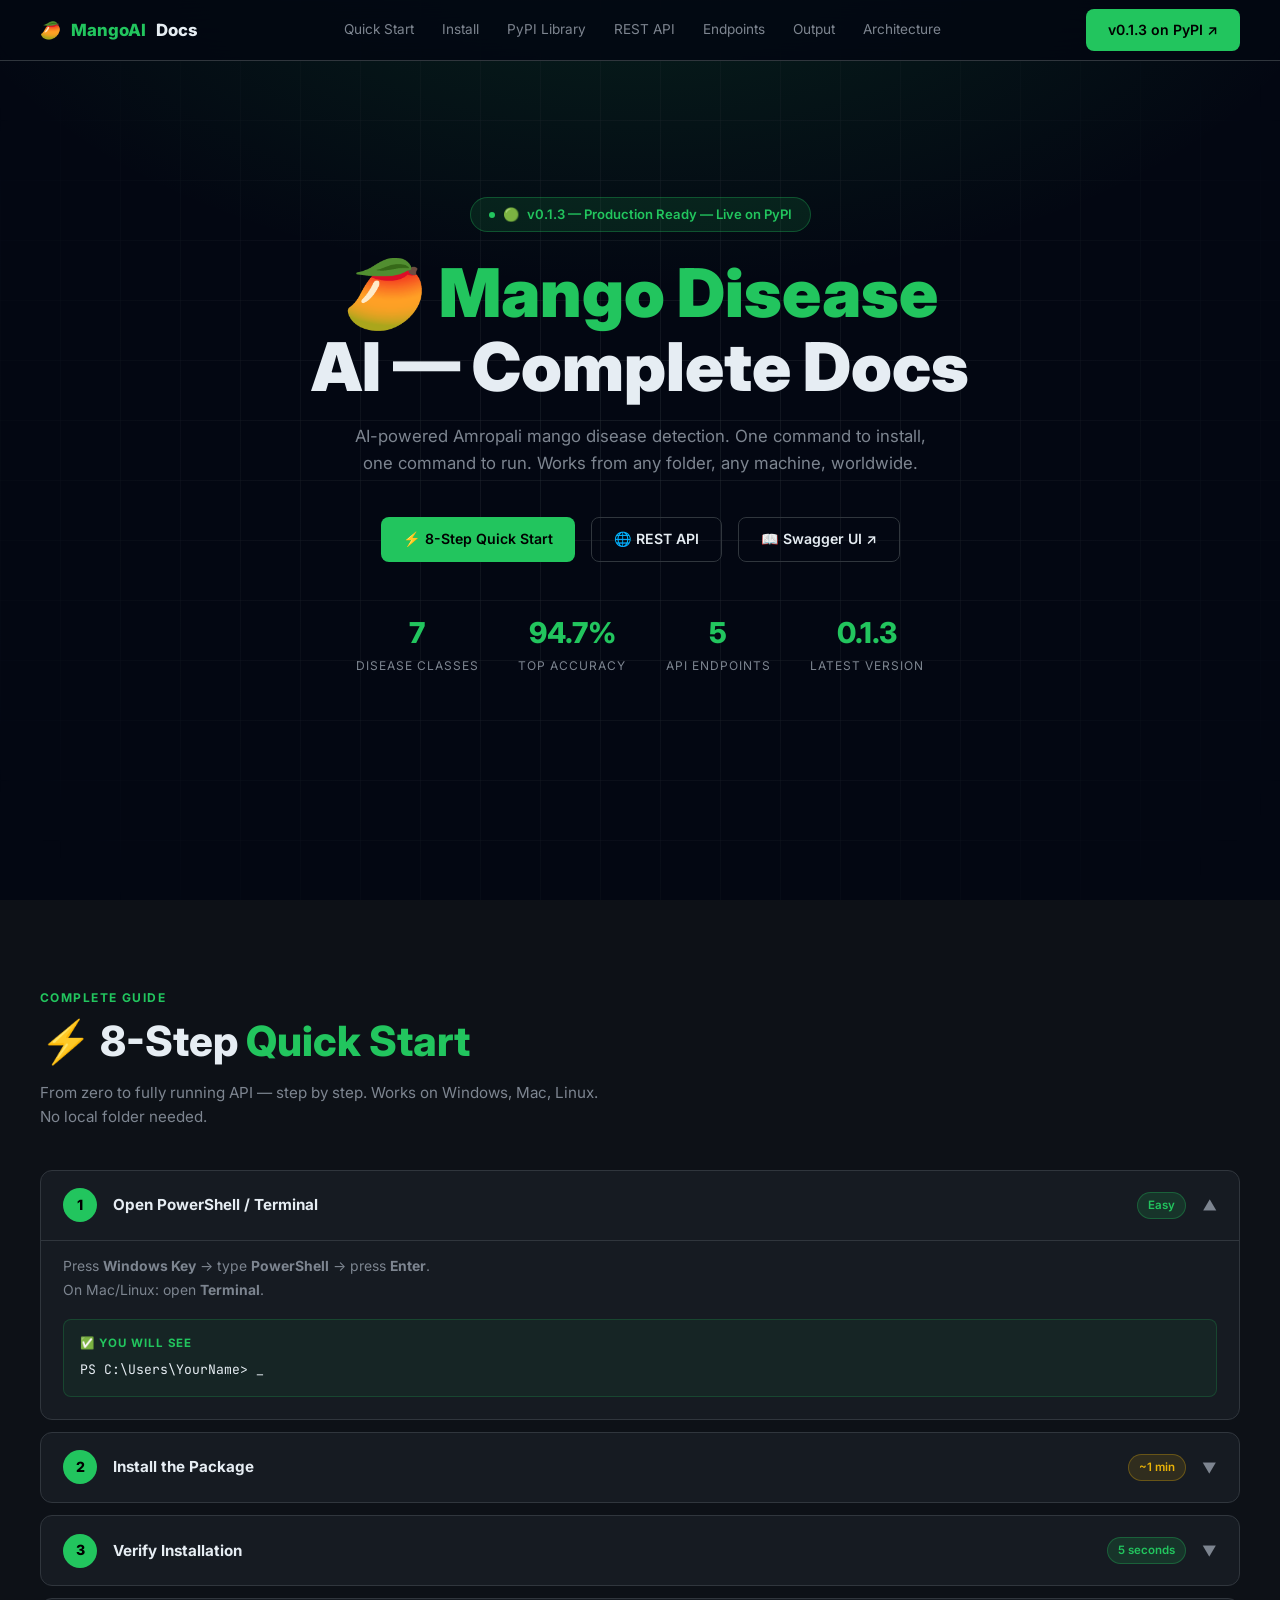
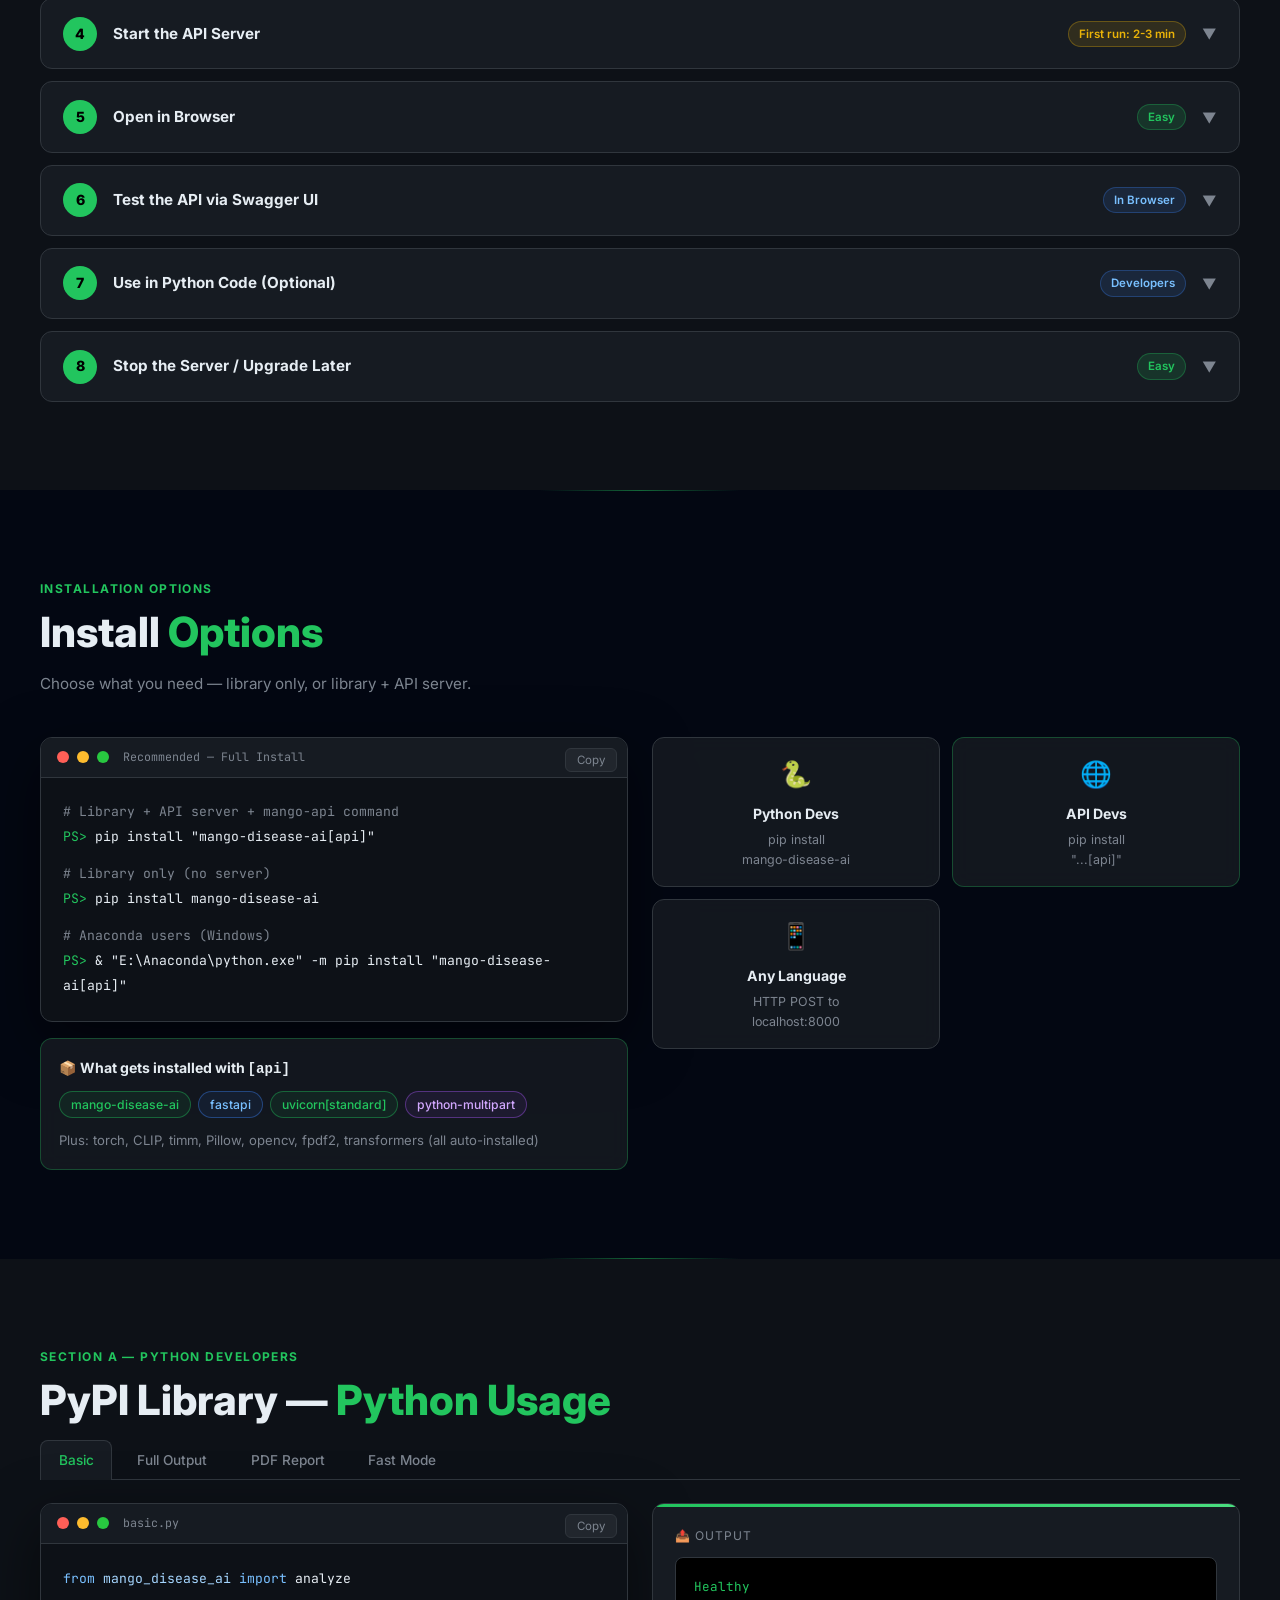
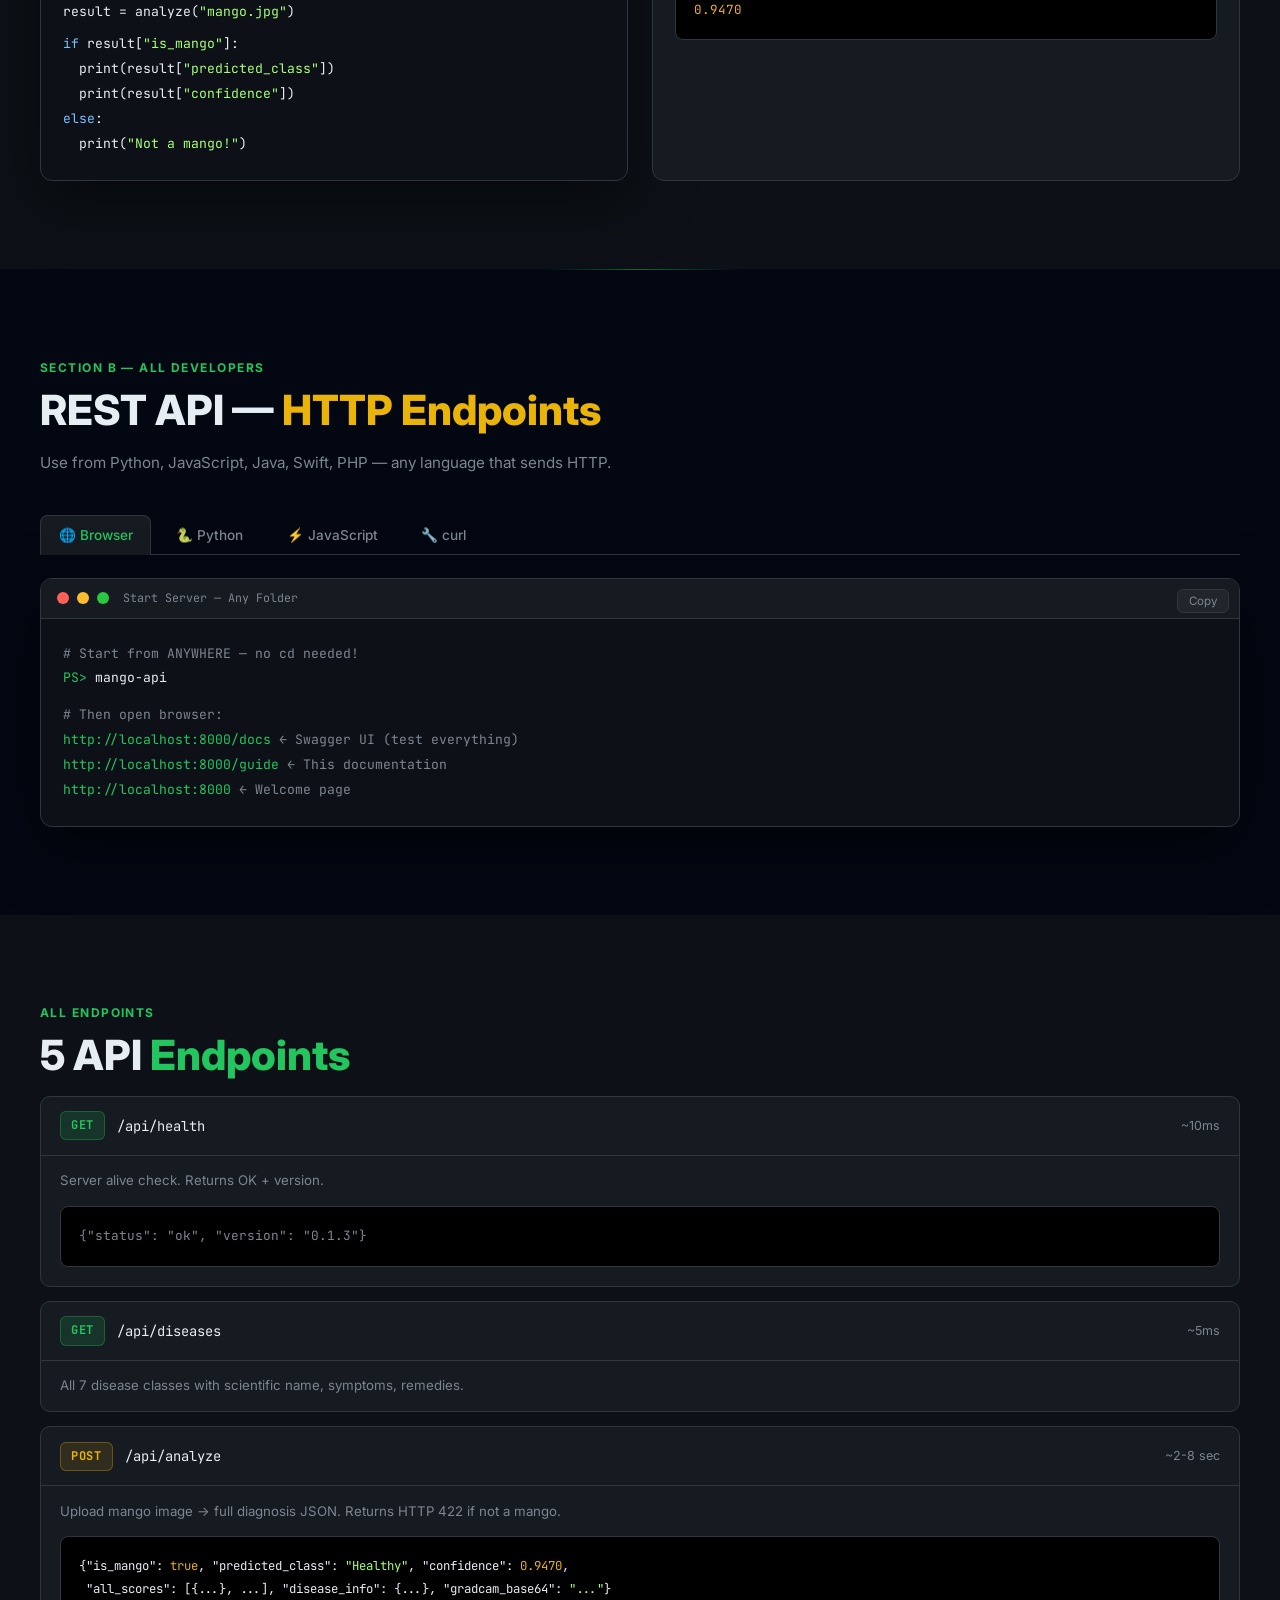
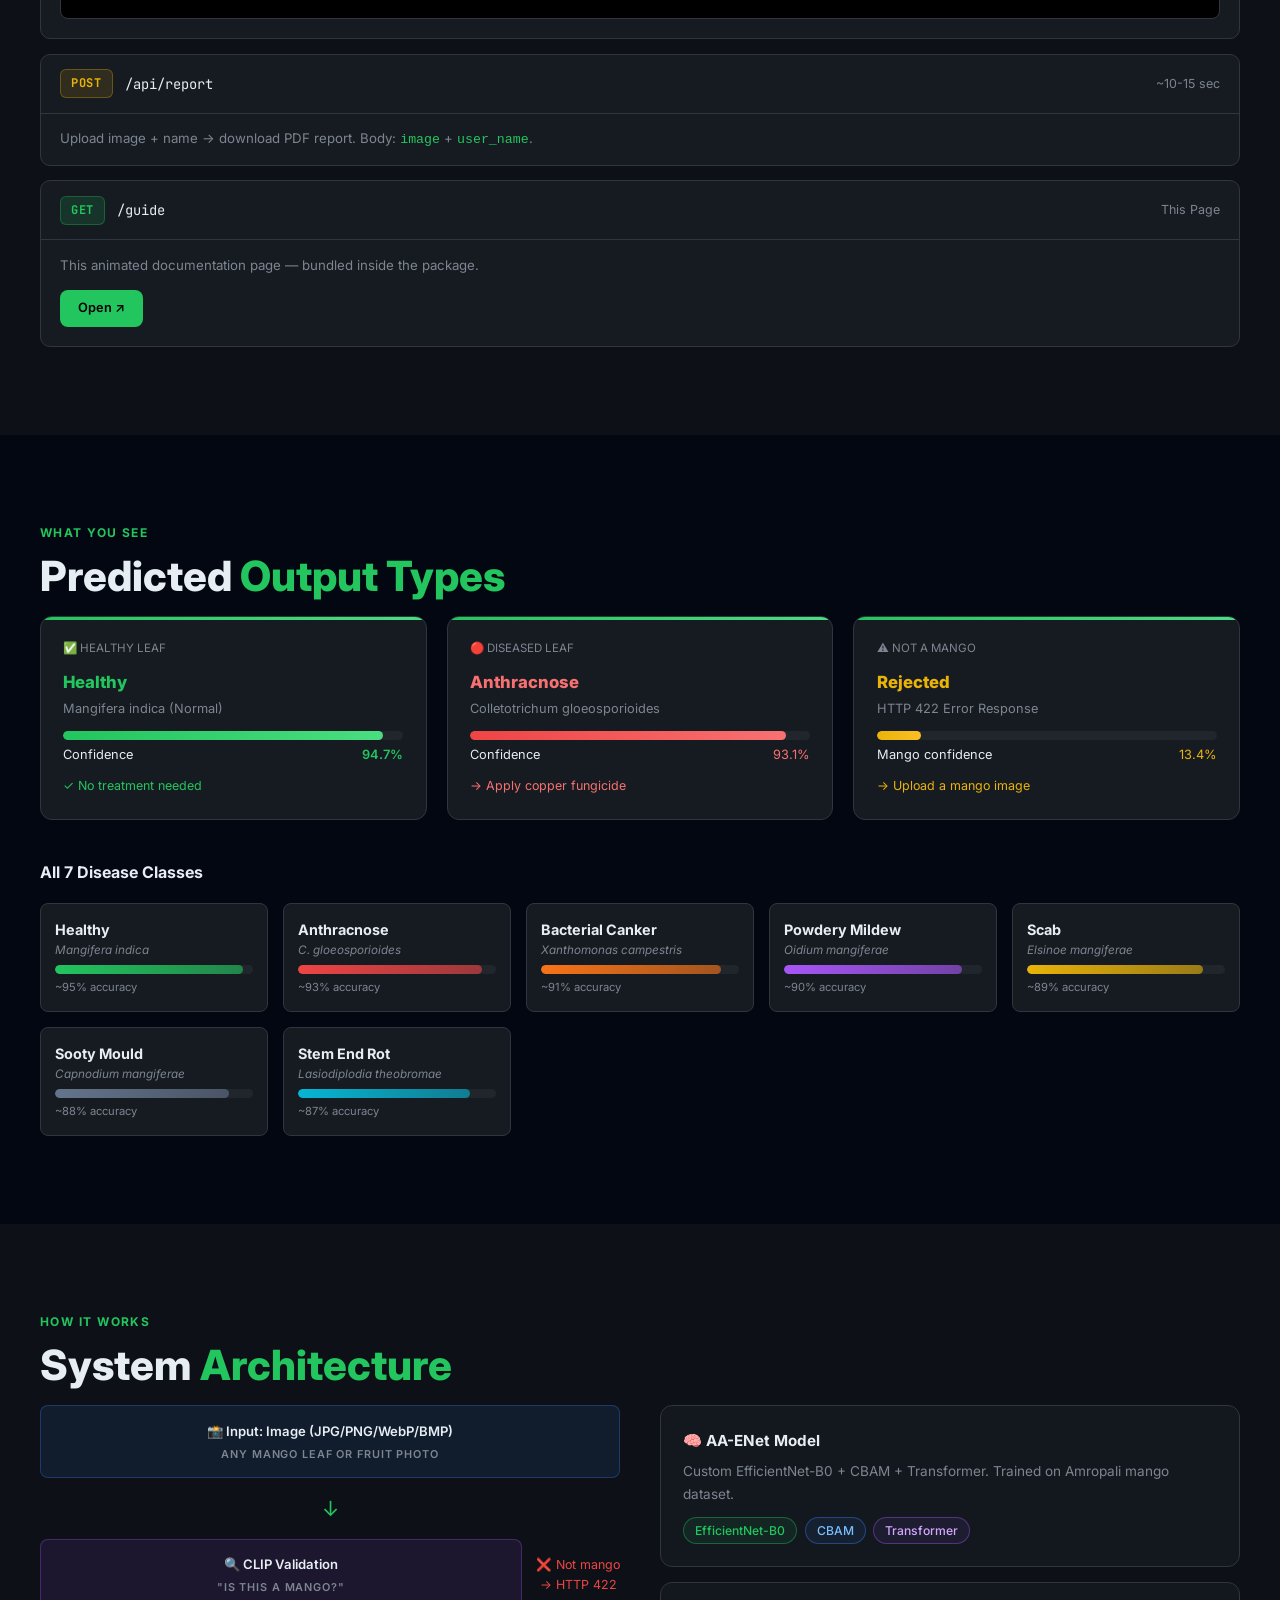
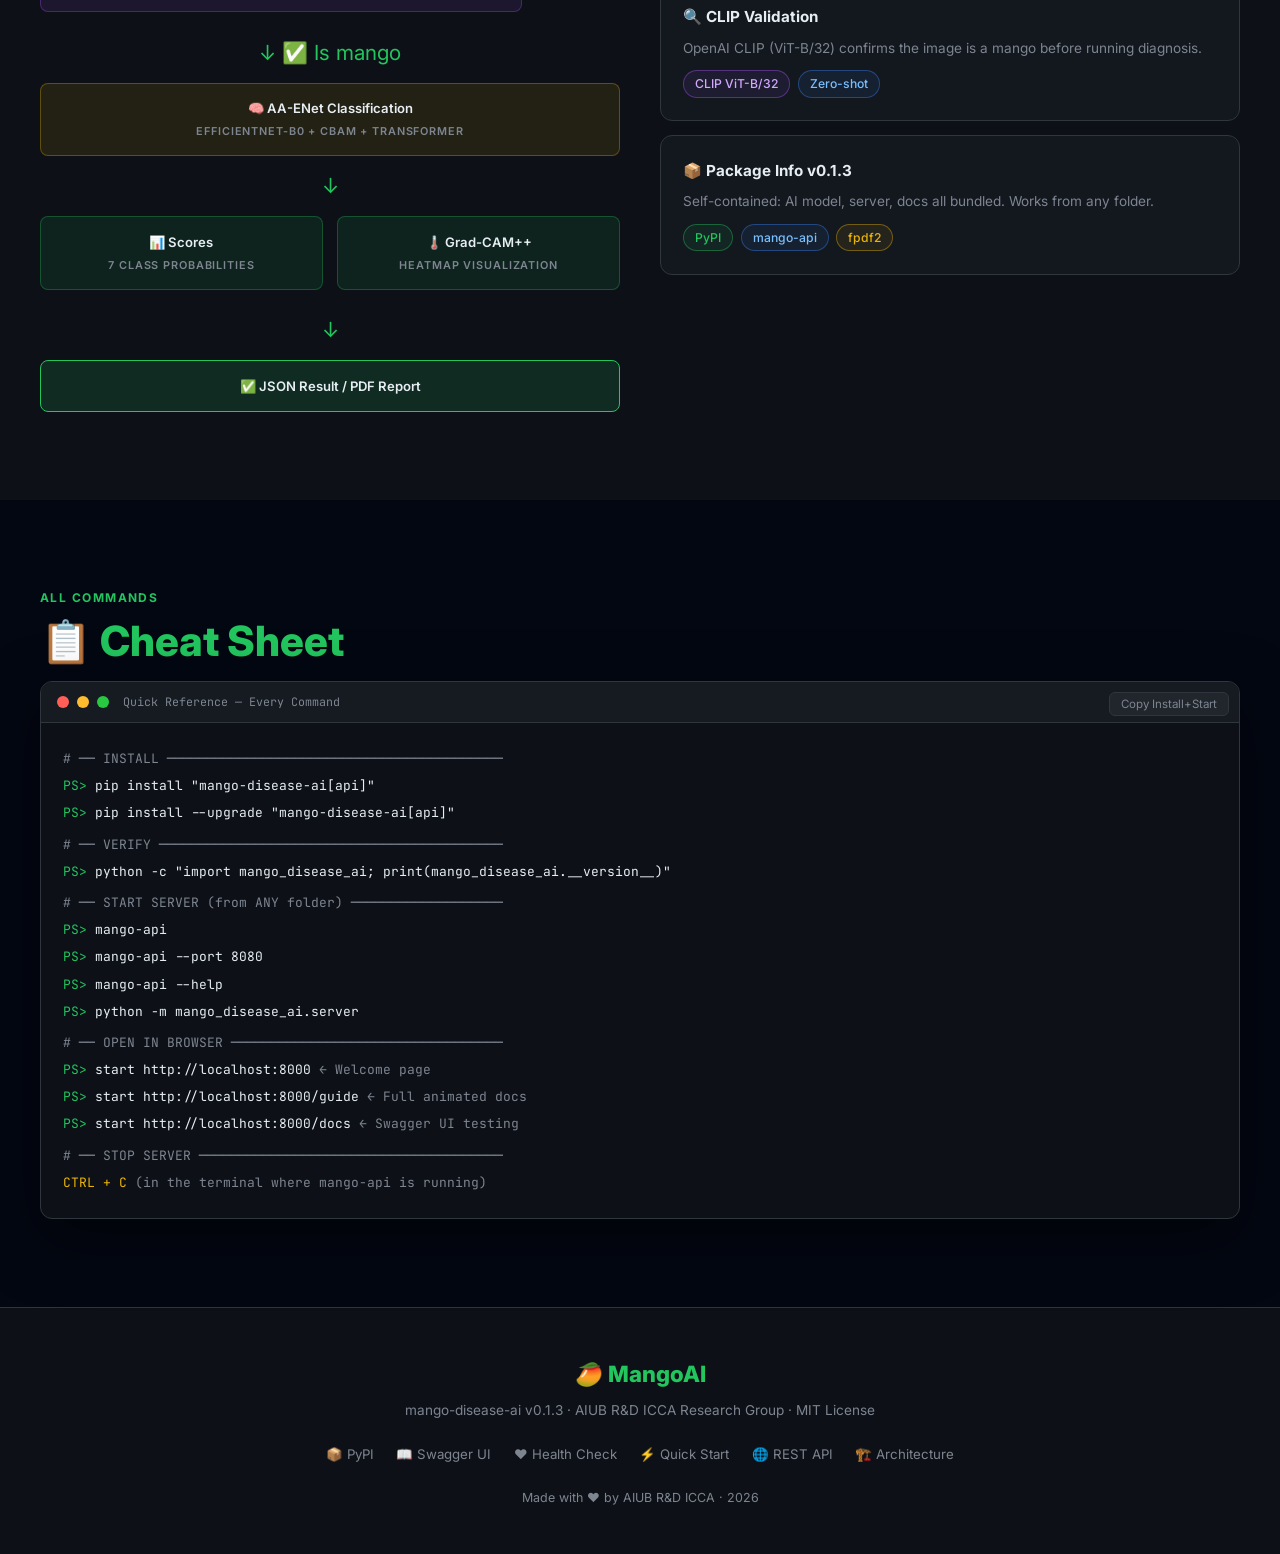
==== mango_disease_ai/docs.html @ 09f689a8 "added this" ====
<!DOCTYPE html>
<html lang="en">
<head>
<meta charset="UTF-8">
<meta name="viewport" content="width=device-width, initial-scale=1.0">
<title>🥭 Mango Disease AI v0.1.3 — Complete Documentation</title>
<link href="https://fonts.googleapis.com/css2?family=Inter:wght@300;400;500;600;700;800;900&family=JetBrains+Mono:wght@400;500;700&display=swap" rel="stylesheet">
<style>
:root{
  --green:#22c55e;--green-dark:#16a34a;--green-glow:rgba(34,197,94,.25);
  --yellow:#eab308;--blue:#3b82f6;--purple:#a855f7;--red:#ef4444;
  --bg:#030712;--bg2:#0d1117;--bg3:#161b22;--bg4:#21262d;
  --border:#30363d;--text:#e6edf3;--muted:#7d8590;
  --card-bg:rgba(22,27,34,.85);
}
*{margin:0;padding:0;box-sizing:border-box}
html{scroll-behavior:smooth}
body{font-family:'Inter',sans-serif;background:var(--bg);color:var(--text);overflow-x:hidden;line-height:1.6}
::selection{background:var(--green-glow);color:var(--green)}
::-webkit-scrollbar{width:6px}::-webkit-scrollbar-track{background:var(--bg)}
::-webkit-scrollbar-thumb{background:var(--border);border-radius:3px}
::-webkit-scrollbar-thumb:hover{background:var(--green-dark)}

/* NAV */
nav{position:fixed;top:0;width:100%;z-index:100;backdrop-filter:blur(20px);background:rgba(3,7,18,.88);border-bottom:1px solid var(--border);padding:0 2rem}
.nav-inner{max-width:1200px;margin:0 auto;display:flex;align-items:center;justify-content:space-between;height:60px}
.nav-logo{display:flex;align-items:center;gap:10px;font-weight:800;font-size:1.05rem;color:var(--text);text-decoration:none}
.nav-logo span{color:var(--green)}
.nav-links{display:flex;gap:1.75rem}
.nav-links a{color:var(--muted);text-decoration:none;font-size:.85rem;transition:color .2s}
.nav-links a:hover{color:var(--green)}
.btn{display:inline-flex;align-items:center;gap:8px;padding:10px 22px;border-radius:8px;font-weight:600;font-size:.88rem;text-decoration:none;transition:all .2s;cursor:pointer;border:none;font-family:inherit}
.btn-green{background:var(--green);color:#000}.btn-green:hover{background:#4ade80;transform:translateY(-2px);box-shadow:0 8px 24px rgba(34,197,94,.3)}
.btn-outline{background:transparent;color:var(--text);border:1px solid var(--border)}.btn-outline:hover{border-color:var(--green);color:var(--green)}

/* HERO */
#hero{min-height:100vh;display:flex;align-items:center;justify-content:center;position:relative;overflow:hidden;padding-top:60px}
.hero-bg{position:absolute;inset:0;background:radial-gradient(ellipse 80% 60% at 50% -10%,rgba(34,197,94,.15) 0%,transparent 70%)}
.hero-grid{position:absolute;inset:0;background-image:linear-gradient(rgba(48,54,61,.4) 1px,transparent 1px),linear-gradient(90deg,rgba(48,54,61,.4) 1px,transparent 1px);background-size:60px 60px;mask-image:radial-gradient(ellipse 60% 70% at 50% 50%,black 0%,transparent 100%)}
.hero-content{text-align:center;position:relative;z-index:2;max-width:820px;padding:2rem}
.hero-badge{display:inline-flex;align-items:center;gap:8px;background:rgba(34,197,94,.12);border:1px solid rgba(34,197,94,.3);color:var(--green);padding:6px 18px;border-radius:99px;font-size:.82rem;font-weight:600;margin-bottom:1.5rem;animation:fadeUp .8s ease both}
.hero-badge::before{content:'';width:6px;height:6px;border-radius:50%;background:var(--green);animation:pulse 2s infinite}
h1.hero-title{font-size:clamp(2.4rem,5.5vw,4.2rem);font-weight:900;line-height:1.1;margin-bottom:1.2rem;animation:fadeUp .8s .1s ease both}
.hero-title .mango{color:var(--green)}
.hero-sub{font-size:1.05rem;color:var(--muted);max-width:600px;margin:0 auto 2.5rem;animation:fadeUp .8s .2s ease both}
.hero-buttons{display:flex;gap:1rem;justify-content:center;flex-wrap:wrap;margin-bottom:3rem;animation:fadeUp .8s .3s ease both}
.hero-stats{display:flex;gap:2.5rem;justify-content:center;animation:fadeUp .8s .4s ease both}
.stat{text-align:center}.stat-num{font-size:1.8rem;font-weight:800;color:var(--green)}.stat-label{font-size:.75rem;color:var(--muted);text-transform:uppercase;letter-spacing:.08em}

/* SECTIONS */
section{padding:5.5rem 2rem}
.container{max-width:1200px;margin:0 auto}
.section-label{color:var(--green);font-size:.75rem;font-weight:700;letter-spacing:.12em;text-transform:uppercase;margin-bottom:.6rem}
.section-title{font-size:clamp(1.7rem,3.5vw,2.6rem);font-weight:800;line-height:1.2;margin-bottom:.9rem}
.section-sub{color:var(--muted);font-size:.95rem;max-width:580px;margin-bottom:2.5rem}

/* TERMINAL */
.terminal{background:#0d1117;border:1px solid var(--border);border-radius:12px;overflow:hidden;font-family:'JetBrains Mono',monospace;font-size:.84rem;box-shadow:0 20px 60px rgba(0,0,0,.5)}
.terminal-bar{background:var(--bg3);padding:.65rem 1rem;display:flex;align-items:center;gap:.5rem;border-bottom:1px solid var(--border)}
.dot{width:12px;height:12px;border-radius:50%}
.dot-r{background:#ff5f57}.dot-y{background:#febc2e}.dot-g{background:#28c840}
.terminal-title{color:var(--muted);font-size:.73rem;margin-left:.4rem}
.terminal-body{padding:1.4rem;line-height:1.9}
.t-prompt{color:var(--green)}.t-cmd{color:var(--text)}.t-comment{color:var(--muted)}
.t-output{color:#7d8590}.t-success{color:var(--green)}.t-warn{color:var(--yellow)}
.t-key{color:#79c0ff}.t-val{color:#a5d6ff}.t-str{color:#a8ff78}.t-num{color:var(--yellow)}

/* COPY */
.code-wrap{position:relative}
.copy-btn{position:absolute;top:.7rem;right:.7rem;background:var(--bg4);border:1px solid var(--border);color:var(--muted);padding:4px 11px;border-radius:6px;font-size:.72rem;cursor:pointer;transition:all .2s;font-family:inherit;z-index:2}
.copy-btn:hover,.copy-btn.copied{background:var(--green);border-color:var(--green);color:#000}

/* STEP CARDS */
.steps-grid{display:flex;flex-direction:column;gap:.75rem}
.step-card{background:var(--bg3);border:1px solid var(--border);border-radius:12px;overflow:hidden;transition:all .3s}
.step-card:hover{border-color:var(--green-dark)}
.step-header{display:flex;align-items:center;gap:1rem;padding:1.1rem 1.4rem;cursor:pointer;user-select:none}
.step-number{width:34px;height:34px;border-radius:50%;background:var(--green);color:#000;font-weight:800;font-size:.88rem;display:flex;align-items:center;justify-content:center;flex-shrink:0}
.step-title{font-weight:700;font-size:.95rem;flex:1}
.step-badge{font-size:.72rem;padding:3px 10px;border-radius:99px;font-weight:600}
.badge-easy{background:rgba(34,197,94,.15);color:var(--green);border:1px solid rgba(34,197,94,.3)}
.badge-wait{background:rgba(234,179,8,.12);color:var(--yellow);border:1px solid rgba(234,179,8,.3)}
.badge-note{background:rgba(59,130,246,.12);color:#79c0ff;border:1px solid rgba(59,130,246,.3)}
.step-body{padding:0 1.4rem 1.4rem;border-top:1px solid var(--border);margin-top:0}
.step-desc{font-size:.87rem;color:var(--muted);margin-bottom:1rem;padding-top:.9rem;line-height:1.7}
.step-expected{background:rgba(34,197,94,.06);border:1px solid rgba(34,197,94,.2);border-radius:8px;padding:.9rem 1rem;margin-top:.9rem;font-size:.82rem}
.step-expected-label{color:var(--green);font-size:.72rem;font-weight:700;text-transform:uppercase;letter-spacing:.08em;margin-bottom:.4rem}
.step-expected-text{color:var(--text);font-family:'JetBrains Mono',monospace;line-height:1.7}
.chevron{color:var(--muted);font-size:.9rem;transition:transform .3s;margin-left:auto}
.step-card.open .chevron{transform:rotate(180deg)}
.step-body-wrap{max-height:0;overflow:hidden;transition:max-height .4s ease}
.step-card.open .step-body-wrap{max-height:600px}

/* GRID */
.grid-2{display:grid;grid-template-columns:repeat(auto-fit,minmax(420px,1fr));gap:1.5rem}
.grid-3{display:grid;grid-template-columns:repeat(auto-fit,minmax(260px,1fr));gap:1.25rem}
.grid-4{display:grid;grid-template-columns:repeat(auto-fit,minmax(190px,1fr));gap:.9rem}

/* CARDS */
.card{background:var(--card-bg);border:1px solid var(--border);border-radius:12px;padding:1.4rem;transition:all .3s;backdrop-filter:blur(10px)}
.card:hover{border-color:var(--green);box-shadow:0 0 24px var(--green-glow);transform:translateY(-4px)}
.card-icon{font-size:1.8rem;margin-bottom:.9rem}.card-title{font-size:.95rem;font-weight:700;margin-bottom:.45rem}.card-desc{color:var(--muted);font-size:.85rem;line-height:1.7}

/* ENDPOINT */
.endpoint-card{background:var(--bg3);border:1px solid var(--border);border-radius:10px;overflow:hidden;transition:all .3s}
.endpoint-card:hover{border-color:var(--green-dark);transform:translateY(-2px)}
.endpoint-header{display:flex;align-items:center;gap:12px;padding:.9rem 1.2rem;border-bottom:1px solid var(--border)}
.method{font-family:'JetBrains Mono',monospace;font-size:.75rem;font-weight:700;padding:4px 10px;border-radius:6px;letter-spacing:.05em}
.GET{background:rgba(34,197,94,.15);color:var(--green);border:1px solid rgba(34,197,94,.3)}
.POST{background:rgba(234,179,8,.12);color:var(--yellow);border:1px solid rgba(234,179,8,.3)}
.endpoint-path{font-family:'JetBrains Mono',monospace;font-size:.86rem;color:var(--text)}
.endpoint-desc{padding:.9rem 1.2rem;color:var(--muted);font-size:.83rem}
.endpoint-body{padding:0 1.2rem 1.2rem}

/* OUTPUT BOX */
.output-box{background:#000;border:1px solid var(--border);border-radius:8px;padding:1.1rem;font-family:'JetBrains Mono',monospace;font-size:.79rem;line-height:1.85;overflow-x:auto}

/* TABS */
.tabs{display:flex;gap:.4rem;margin-bottom:1.4rem;border-bottom:1px solid var(--border);padding-bottom:0}
.tab{padding:.55rem 1.1rem;border-radius:8px 8px 0 0;cursor:pointer;font-size:.85rem;font-weight:500;color:var(--muted);border:1px solid transparent;border-bottom:none;transition:all .2s;margin-bottom:-1px}
.tab.active{color:var(--green);border-color:var(--border);border-bottom-color:var(--bg);background:var(--bg3)}
.tab:hover:not(.active){color:var(--text)}
.tab-content{display:none}.tab-content.active{display:block}

/* TAGS */
.tags{display:flex;flex-wrap:wrap;gap:.45rem;margin-top:.65rem}
.tag{background:var(--bg4);border:1px solid var(--border);color:var(--muted);padding:3px 11px;border-radius:99px;font-size:.76rem;font-weight:500}
.tag.green{border-color:rgba(34,197,94,.4);color:var(--green);background:rgba(34,197,94,.08)}
.tag.blue{border-color:rgba(59,130,246,.4);color:#79c0ff;background:rgba(59,130,246,.08)}
.tag.purple{border-color:rgba(168,85,247,.4);color:#d2a8ff;background:rgba(168,85,247,.08)}
.tag.yellow{border-color:rgba(234,179,8,.4);color:var(--yellow);background:rgba(234,179,8,.08)}

/* RESULT CARD */
.result-card{background:var(--bg3);border:1px solid var(--border);border-radius:12px;padding:1.4rem;position:relative;overflow:hidden}
.result-card::before{content:'';position:absolute;top:0;left:0;right:0;height:3px;background:linear-gradient(90deg,var(--green),#4ade80,var(--green));background-size:200% 100%;animation:shimmer 2s infinite}
.conf-bar{height:9px;background:var(--bg4);border-radius:5px;overflow:hidden;margin:5px 0}
.conf-fill{height:100%;border-radius:5px;background:linear-gradient(90deg,var(--green),#4ade80);transition:width 1.2s ease}

/* DISEASE */
.disease-item{background:var(--bg3);border:1px solid var(--border);border-radius:8px;padding:.9rem;transition:all .3s}
.disease-item:hover{border-color:var(--green);background:rgba(34,197,94,.05)}
.disease-name{font-weight:700;font-size:.9rem}
.disease-sci{font-size:.73rem;color:var(--muted);font-style:italic}

/* ARCH */
.arch-box{background:var(--bg3);border:1px solid var(--border);border-radius:8px;padding:.9rem 1.1rem;text-align:center;font-size:.82rem;font-weight:600}
.arch-arrow{text-align:center;color:var(--green);font-size:1.3rem;margin:.4rem 0}
.arch-row{display:flex;gap:.9rem;align-items:center;margin-bottom:.65rem}
.arch-row .arch-box{flex:1}
.arch-label{font-size:.68rem;color:var(--muted);text-transform:uppercase;letter-spacing:.08em;margin-top:.25rem}

/* ANIMATIONS */
@keyframes fadeUp{from{opacity:0;transform:translateY(22px)}to{opacity:1;transform:none}}
@keyframes pulse{0%,100%{opacity:1;transform:scale(1)}50%{opacity:.5;transform:scale(.8)}}
@keyframes shimmer{0%{background-position:-200% 0}100%{background-position:200% 0}}
.fade-in{opacity:0;transform:translateY(18px);transition:all .7s ease}
.fade-in.visible{opacity:1;transform:none}
.glow-line{height:1px;background:linear-gradient(90deg,transparent,var(--green),transparent);margin:0 auto;opacity:.5}
.hl{color:var(--green);font-weight:600}.hl-b{color:#79c0ff}.hl-y{color:var(--yellow)}

/* FOOTER */
footer{background:var(--bg2);border-top:1px solid var(--border);padding:3rem 2rem;text-align:center}
.footer-inner{max-width:1200px;margin:0 auto}
.footer-logo{font-size:1.4rem;font-weight:800;margin-bottom:.5rem}.footer-logo span{color:var(--green)}
.footer-desc{color:var(--muted);font-size:.85rem;margin-bottom:1.4rem}
.footer-links{display:flex;gap:1.4rem;justify-content:center;flex-wrap:wrap;margin-bottom:1.4rem}
.footer-links a{color:var(--muted);text-decoration:none;font-size:.83rem;transition:color .2s}.footer-links a:hover{color:var(--green)}
.footer-copy{color:var(--muted);font-size:.78rem}

@media(max-width:768px){.grid-2,.grid-3{grid-template-columns:1fr}.hero-stats{gap:1.4rem}.nav-links{display:none}}
</style>
</head>
<body>

<!-- NAV -->
<nav>
  <div class="nav-inner">
    <a class="nav-logo" href="#hero">🥭 <span>MangoAI</span> Docs</a>
    <div class="nav-links">
      <a href="#quickstart">Quick Start</a>
      <a href="#install">Install</a>
      <a href="#library">PyPI Library</a>
      <a href="#api">REST API</a>
      <a href="#endpoints">Endpoints</a>
      <a href="#output">Output</a>
      <a href="#architecture">Architecture</a>
    </div>
    <a href="https://pypi.org/project/mango-disease-ai/" target="_blank" class="btn btn-green">v0.1.3 on PyPI ↗</a>
  </div>
</nav>

<!-- HERO -->
<section id="hero">
  <div class="hero-bg"></div>
  <div class="hero-grid"></div>
  <div class="hero-content">
    <div class="hero-badge">🟢 <span>v0.1.3 — Production Ready — Live on PyPI</span></div>
    <h1 class="hero-title">🥭 <span class="mango">Mango Disease</span><br>AI — Complete Docs</h1>
    <p class="hero-sub">AI-powered Amropali mango disease detection. One command to install, one command to run. Works from any folder, any machine, worldwide.</p>
    <div class="hero-buttons">
      <a href="#quickstart" class="btn btn-green">⚡ 8-Step Quick Start</a>
      <a href="#api" class="btn btn-outline">🌐 REST API</a>
      <a href="http://localhost:8000/docs" target="_blank" class="btn btn-outline">📖 Swagger UI ↗</a>
    </div>
    <div class="hero-stats">
      <div class="stat"><div class="stat-num">7</div><div class="stat-label">Disease Classes</div></div>
      <div class="stat"><div class="stat-num">94.7%</div><div class="stat-label">Top Accuracy</div></div>
      <div class="stat"><div class="stat-num">5</div><div class="stat-label">API Endpoints</div></div>
      <div class="stat"><div class="stat-num">0.1.3</div><div class="stat-label">Latest Version</div></div>
    </div>
  </div>
</section>

<!-- QUICK START — 8 STEPS -->
<section id="quickstart" style="background:var(--bg2)">
  <div class="container">
    <div class="section-label">Complete Guide</div>
    <h2 class="section-title">⚡ 8-Step <span style="color:var(--green)">Quick Start</span></h2>
    <p class="section-sub">From zero to fully running API — step by step. Works on Windows, Mac, Linux. No local folder needed.</p>

    <div class="steps-grid">

      <!-- STEP 1 -->
      <div class="step-card open" id="s1">
        <div class="step-header" onclick="toggleStep('s1')">
          <div class="step-number">1</div>
          <div class="step-title">Open PowerShell / Terminal</div>
          <span class="step-badge badge-easy">Easy</span>
          <span class="chevron">▼</span>
        </div>
        <div class="step-body-wrap"><div class="step-body">
          <p class="step-desc">Press <strong>Windows Key</strong> → type <strong>PowerShell</strong> → press <strong>Enter</strong>.<br>On Mac/Linux: open <strong>Terminal</strong>.</p>
          <div class="step-expected"><div class="step-expected-label">✅ You will see</div><div class="step-expected-text">PS C:\Users\YourName&gt; _</div></div>
        </div></div>
      </div>

      <!-- STEP 2 -->
      <div class="step-card" id="s2">
        <div class="step-header" onclick="toggleStep('s2')">
          <div class="step-number">2</div>
          <div class="step-title">Install the Package</div>
          <span class="step-badge badge-wait">~1 min</span>
          <span class="chevron">▼</span>
        </div>
        <div class="step-body-wrap"><div class="step-body">
          <p class="step-desc">Copy and paste this command → press <strong>Enter</strong>. This installs the AI library + API server tools.</p>
          <div class="code-wrap">
            <div class="terminal">
              <div class="terminal-bar"><div class="dot dot-r"></div><div class="dot dot-y"></div><div class="dot dot-g"></div><span class="terminal-title">PowerShell</span></div>
              <div class="terminal-body">
                <div><span class="t-prompt">PS&gt;</span> <span class="t-cmd">pip install "mango-disease-ai[api]"</span></div>
              </div>
            </div>
            <button class="copy-btn" onclick='copyCode("pip install \"mango-disease-ai[api]\"")'>Copy</button>
          </div>
          <div class="step-expected"><div class="step-expected-label">✅ You will see at the end</div><div class="step-expected-text"><span class="t-success">Successfully installed mango-disease-ai-0.1.3</span></div></div>
        </div></div>
      </div>

      <!-- STEP 3 -->
      <div class="step-card" id="s3">
        <div class="step-header" onclick="toggleStep('s3')">
          <div class="step-number">3</div>
          <div class="step-title">Verify Installation</div>
          <span class="step-badge badge-easy">5 seconds</span>
          <span class="chevron">▼</span>
        </div>
        <div class="step-body-wrap"><div class="step-body">
          <p class="step-desc">Check that the package is installed correctly by printing the version number.</p>
          <div class="code-wrap">
            <div class="terminal">
              <div class="terminal-bar"><div class="dot dot-r"></div><div class="dot dot-y"></div><div class="dot dot-g"></div><span class="terminal-title">PowerShell</span></div>
              <div class="terminal-body">
                <div><span class="t-prompt">PS&gt;</span> <span class="t-cmd">python -c "import mango_disease_ai; print(mango_disease_ai.__version__)"</span></div>
              </div>
            </div>
            <button class="copy-btn" onclick='copyCode("python -c \"import mango_disease_ai; print(mango_disease_ai.__version__)\"")'>Copy</button>
          </div>
          <div class="step-expected"><div class="step-expected-label">✅ You will see</div><div class="step-expected-text"><span class="t-success">0.1.3</span></div></div>
        </div></div>
      </div>

      <!-- STEP 4 -->
      <div class="step-card" id="s4">
        <div class="step-header" onclick="toggleStep('s4')">
          <div class="step-number">4</div>
          <div class="step-title">Start the API Server</div>
          <span class="step-badge badge-wait">First run: 2-3 min</span>
          <span class="chevron">▼</span>
        </div>
        <div class="step-body-wrap"><div class="step-body">
          <p class="step-desc">Run this single command from <strong>any folder</strong> — no need to navigate anywhere. The server starts on port 8000.</p>
          <div class="code-wrap">
            <div class="terminal">
              <div class="terminal-bar"><div class="dot dot-r"></div><div class="dot dot-y"></div><div class="dot dot-g"></div><span class="terminal-title">PowerShell</span></div>
              <div class="terminal-body">
                <div><span class="t-prompt">PS&gt;</span> <span class="t-cmd">mango-api</span></div>
                <div style="margin-top:.75rem"><span class="t-comment"># Custom port (optional)</span></div>
                <div><span class="t-prompt">PS&gt;</span> <span class="t-cmd">mango-api --port 8080</span></div>
                <div style="margin-top:.75rem"><span class="t-comment"># Alternative (also works)</span></div>
                <div><span class="t-prompt">PS&gt;</span> <span class="t-cmd">python -m mango_disease_ai.server</span></div>
              </div>
            </div>
            <button class="copy-btn" onclick='copyCode("mango-api")'>Copy</button>
          </div>
          <div class="step-expected">
            <div class="step-expected-label">✅ You will see</div>
            <div class="step-expected-text">
              <span class="t-success">============================================================</span><br>
              <span class="t-success">  🥭  Mango Disease AI -- REST API Server v0.1.3</span><br>
              <span class="t-success">============================================================</span><br>
              <span class="t-success">  Starting on  http://0.0.0.0:8000</span><br>
              <span class="t-success">  Welcome page http://localhost:8000</span><br>
              <span class="t-success">  Swagger UI   http://localhost:8000/docs</span><br>
              <span class="t-success">  Full Docs    http://localhost:8000/guide</span><br>
              <span class="t-success">  Press CTRL+C to stop.</span>
            </div>
          </div>
          <div style="margin-top:.9rem;padding:.8rem 1rem;background:rgba(234,179,8,.08);border:1px solid rgba(234,179,8,.25);border-radius:8px;font-size:.82rem;color:var(--yellow)">
            ⚠️ <strong>First run only:</strong> CLIP model (~600 MB) downloads automatically. Wait 2-3 minutes. All future runs start instantly.
          </div>
        </div></div>
      </div>

      <!-- STEP 5 -->
      <div class="step-card" id="s5">
        <div class="step-header" onclick="toggleStep('s5')">
          <div class="step-number">5</div>
          <div class="step-title">Open in Browser</div>
          <span class="step-badge badge-easy">Easy</span>
          <span class="chevron">▼</span>
        </div>
        <div class="step-body-wrap"><div class="step-body">
          <p class="step-desc">Open Chrome, Edge, or Firefox. Go to these URLs:</p>
          <div style="display:flex;flex-direction:column;gap:.6rem;margin-top:.5rem">
            <div class="card" style="padding:.9rem 1.1rem;display:flex;align-items:center;gap:1rem;border-color:rgba(34,197,94,.3)">
              <div style="font-size:1.3rem">🏠</div>
              <div><div style="font-weight:700;font-size:.9rem">Welcome Page</div><a href="http://localhost:8000" target="_blank" style="color:var(--green);font-family:'JetBrains Mono',monospace;font-size:.82rem">http://localhost:8000</a></div>
            </div>
            <div class="card" style="padding:.9rem 1.1rem;display:flex;align-items:center;gap:1rem;border-color:rgba(168,85,247,.3)">
              <div style="font-size:1.3rem">📖</div>
              <div><div style="font-weight:700;font-size:.9rem">Animated Docs (this page)</div><a href="http://localhost:8000/guide" target="_blank" style="color:#d2a8ff;font-family:'JetBrains Mono',monospace;font-size:.82rem">http://localhost:8000/guide</a></div>
            </div>
            <div class="card" style="padding:.9rem 1.1rem;display:flex;align-items:center;gap:1rem;border-color:rgba(59,130,246,.3)">
              <div style="font-size:1.3rem">🧪</div>
              <div><div style="font-weight:700;font-size:.9rem">Swagger UI — Test API Live</div><a href="http://localhost:8000/docs" target="_blank" style="color:#79c0ff;font-family:'JetBrains Mono',monospace;font-size:.82rem">http://localhost:8000/docs</a></div>
            </div>
            <div class="card" style="padding:.9rem 1.1rem;display:flex;align-items:center;gap:1rem">
              <div style="font-size:1.3rem">❤️</div>
              <div><div style="font-weight:700;font-size:.9rem">Health Check</div><a href="http://localhost:8000/api/health" target="_blank" style="color:var(--green);font-family:'JetBrains Mono',monospace;font-size:.82rem">http://localhost:8000/api/health</a></div>
            </div>
          </div>
        </div></div>
      </div>

      <!-- STEP 6 -->
      <div class="step-card" id="s6">
        <div class="step-header" onclick="toggleStep('s6')">
          <div class="step-number">6</div>
          <div class="step-title">Test the API via Swagger UI</div>
          <span class="step-badge badge-note">In Browser</span>
          <span class="chevron">▼</span>
        </div>
        <div class="step-body-wrap"><div class="step-body">
          <p class="step-desc">The easiest way to test — no code needed. All in the browser.</p>
          <div style="display:flex;flex-direction:column;gap:.6rem">
            <div style="display:flex;gap:.9rem;align-items:flex-start;font-size:.87rem">
              <div style="width:24px;height:24px;border-radius:50%;background:var(--green);color:#000;font-weight:800;font-size:.78rem;display:flex;align-items:center;justify-content:center;flex-shrink:0;margin-top:2px">a</div>
              <div>Go to <a href="http://localhost:8000/docs" target="_blank" style="color:var(--green)">http://localhost:8000/docs</a></div>
            </div>
            <div style="display:flex;gap:.9rem;align-items:flex-start;font-size:.87rem">
              <div style="width:24px;height:24px;border-radius:50%;background:var(--green);color:#000;font-weight:800;font-size:.78rem;display:flex;align-items:center;justify-content:center;flex-shrink:0;margin-top:2px">b</div>
              <div>Click <strong style="color:var(--yellow)">POST /api/analyze</strong> to expand it</div>
            </div>
            <div style="display:flex;gap:.9rem;align-items:flex-start;font-size:.87rem">
              <div style="width:24px;height:24px;border-radius:50%;background:var(--green);color:#000;font-weight:800;font-size:.78rem;display:flex;align-items:center;justify-content:center;flex-shrink:0;margin-top:2px">c</div>
              <div>Click <strong>"Try it out"</strong> button</div>
            </div>
            <div style="display:flex;gap:.9rem;align-items:flex-start;font-size:.87rem">
              <div style="width:24px;height:24px;border-radius:50%;background:var(--green);color:#000;font-weight:800;font-size:.78rem;display:flex;align-items:center;justify-content:center;flex-shrink:0;margin-top:2px">d</div>
              <div>Click <strong>"Choose File"</strong> → pick your mango image → set <code style="color:var(--green)">include_gradcam = false</code></div>
            </div>
            <div style="display:flex;gap:.9rem;align-items:flex-start;font-size:.87rem">
              <div style="width:24px;height:24px;border-radius:50%;background:var(--green);color:#000;font-weight:800;font-size:.78rem;display:flex;align-items:center;justify-content:center;flex-shrink:0;margin-top:2px">e</div>
              <div>Click the blue <strong>"Execute"</strong> button → see the JSON result below</div>
            </div>
          </div>
          <div class="step-expected" style="margin-top:.9rem"><div class="step-expected-label">✅ Example response</div><div class="step-expected-text" style="font-size:.78rem">{"is_mango": true, "predicted_class": <span class="t-str">"Healthy"</span>, "confidence": <span class="t-num">0.9470</span>}</div></div>
        </div></div>
      </div>

      <!-- STEP 7 -->
      <div class="step-card" id="s7">
        <div class="step-header" onclick="toggleStep('s7')">
          <div class="step-number">7</div>
          <div class="step-title">Use in Python Code (Optional)</div>
          <span class="step-badge badge-note">Developers</span>
          <span class="chevron">▼</span>
        </div>
        <div class="step-body-wrap"><div class="step-body">
          <p class="step-desc">Use the library directly in your own Python scripts — no server needed.</p>
          <div class="code-wrap">
            <div class="terminal">
              <div class="terminal-bar"><div class="dot dot-r"></div><div class="dot dot-y"></div><div class="dot dot-g"></div><span class="terminal-title">my_script.py</span></div>
              <div class="terminal-body" style="font-size:.81rem">
                <div><span class="t-key">from</span> <span class="t-val">mango_disease_ai</span> <span class="t-key">import</span> analyze, generate_pdf</div>
                <div style="margin-top:.6rem"><span class="t-comment"># Analyze any mango image</span></div>
                <div>result = analyze(<span class="t-str">"your_mango.jpg"</span>)</div>
                <div style="margin-top:.4rem"><span class="t-key">if</span> result[<span class="t-str">"is_mango"</span>]:</div>
                <div>&nbsp;&nbsp;print(<span class="t-str">"Disease :"</span>, result[<span class="t-str">"predicted_class"</span>])</div>
                <div>&nbsp;&nbsp;print(<span class="t-str">"Confidence:"</span>, <span class="t-key">f</span><span class="t-str">"{result['confidence']:.1%}"</span>)</div>
                <div style="margin-top:.6rem"><span class="t-comment"># Generate PDF report</span></div>
                <div>pdf = generate_pdf(result, user_name=<span class="t-str">"Dr. Rahman"</span>)</div>
                <div>open(<span class="t-str">"report.pdf"</span>, <span class="t-str">"wb"</span>).write(pdf)</div>
                <div style="margin-top:.5rem"><span class="t-success"># Disease : Healthy</span></div>
                <div><span class="t-success"># Confidence: 94.7%</span></div>
              </div>
            </div>
            <button class="copy-btn" onclick='copyCode("from mango_disease_ai import analyze, generate_pdf\n\nresult = analyze(\"your_mango.jpg\")\nif result[\"is_mango\"]:\n    print(\"Disease :\", result[\"predicted_class\"])\n    print(\"Confidence:\", f\"{result[\"confidence\"]:.1%}\")\n\npdf = generate_pdf(result, user_name=\"Dr. Rahman\")\nopen(\"report.pdf\", \"wb\").write(pdf)")'>Copy</button>
          </div>
        </div></div>
      </div>

      <!-- STEP 8 -->
      <div class="step-card" id="s8">
        <div class="step-header" onclick="toggleStep('s8')">
          <div class="step-number">8</div>
          <div class="step-title">Stop the Server / Upgrade Later</div>
          <span class="step-badge badge-easy">Easy</span>
          <span class="chevron">▼</span>
        </div>
        <div class="step-body-wrap"><div class="step-body">
          <p class="step-desc">Stop the server and keep your package updated.</p>
          <div class="code-wrap">
            <div class="terminal">
              <div class="terminal-bar"><div class="dot dot-r"></div><div class="dot dot-y"></div><div class="dot dot-g"></div><span class="terminal-title">PowerShell</span></div>
              <div class="terminal-body" style="font-size:.82rem">
                <div><span class="t-comment"># Stop the server</span></div>
                <div><span class="t-warn">Press CTRL + C</span>  <span class="t-comment">(in the terminal where mango-api is running)</span></div>
                <div style="margin-top:.75rem"><span class="t-comment"># Upgrade to latest version later</span></div>
                <div><span class="t-prompt">PS&gt;</span> <span class="t-cmd">pip install --upgrade "mango-disease-ai[api]"</span></div>
                <div style="margin-top:.75rem"><span class="t-comment"># Check version anytime</span></div>
                <div><span class="t-prompt">PS&gt;</span> <span class="t-cmd">python -c "import mango_disease_ai; print(mango_disease_ai.__version__)"</span></div>
                <div style="margin-top:.75rem"><span class="t-comment"># See all options</span></div>
                <div><span class="t-prompt">PS&gt;</span> <span class="t-cmd">mango-api --help</span></div>
              </div>
            </div>
            <button class="copy-btn" onclick='copyCode("pip install --upgrade \"mango-disease-ai[api]\"")'>Copy</button>
          </div>
        </div></div>
      </div>

    </div><!-- end steps-grid -->
  </div>
</section>

<div class="glow-line" style="width:200px"></div>

<!-- INSTALL SECTION -->
<section id="install">
  <div class="container">
    <div class="section-label">Installation Options</div>
    <h2 class="section-title">Install <span style="color:var(--green)">Options</span></h2>
    <p class="section-sub">Choose what you need — library only, or library + API server.</p>
    <div class="grid-2" style="align-items:start">
      <div style="display:flex;flex-direction:column;gap:1rem">
        <div class="code-wrap">
          <div class="terminal">
            <div class="terminal-bar"><div class="dot dot-r"></div><div class="dot dot-y"></div><div class="dot dot-g"></div><span class="terminal-title">Recommended — Full Install</span></div>
            <div class="terminal-body" style="font-size:.82rem">
              <div><span class="t-comment"># Library + API server + mango-api command</span></div>
              <div><span class="t-prompt">PS&gt;</span> <span class="t-cmd">pip install "mango-disease-ai[api]"</span></div>
              <div style="margin-top:.75rem"><span class="t-comment"># Library only (no server)</span></div>
              <div><span class="t-prompt">PS&gt;</span> <span class="t-cmd">pip install mango-disease-ai</span></div>
              <div style="margin-top:.75rem"><span class="t-comment"># Anaconda users (Windows)</span></div>
              <div><span class="t-prompt">PS&gt;</span> <span class="t-cmd">& "E:\Anaconda\python.exe" -m pip install "mango-disease-ai[api]"</span></div>
            </div>
          </div>
          <button class="copy-btn" onclick='copyCode("pip install \"mango-disease-ai[api]\"")'>Copy</button>
        </div>
        <div class="card" style="border-color:rgba(34,197,94,.3);padding:1.1rem">
          <div style="font-size:.88rem;font-weight:700;margin-bottom:.5rem">📦 What gets installed with <code>[api]</code></div>
          <div class="tags">
            <span class="tag green">mango-disease-ai</span>
            <span class="tag blue">fastapi</span>
            <span class="tag green">uvicorn[standard]</span>
            <span class="tag purple">python-multipart</span>
          </div>
          <div style="margin-top:.75rem;font-size:.82rem;color:var(--muted)">Plus: torch, CLIP, timm, Pillow, opencv, fpdf2, transformers (all auto-installed)</div>
        </div>
      </div>
      <div class="grid-3" style="gap:.75rem">
        <div class="card" style="padding:1rem;text-align:center">
          <div style="font-size:1.6rem;margin-bottom:.5rem">🐍</div>
          <div style="font-weight:700;font-size:.88rem;margin-bottom:.3rem">Python Devs</div>
          <div style="font-size:.78rem;color:var(--muted)">pip install<br>mango-disease-ai</div>
        </div>
        <div class="card" style="padding:1rem;text-align:center;border-color:rgba(34,197,94,.3)">
          <div style="font-size:1.6rem;margin-bottom:.5rem">🌐</div>
          <div style="font-weight:700;font-size:.88rem;margin-bottom:.3rem">API Devs</div>
          <div style="font-size:.78rem;color:var(--muted)">pip install<br>"...[api]"</div>
        </div>
        <div class="card" style="padding:1rem;text-align:center">
          <div style="font-size:1.6rem;margin-bottom:.5rem">📱</div>
          <div style="font-weight:700;font-size:.88rem;margin-bottom:.3rem">Any Language</div>
          <div style="font-size:.78rem;color:var(--muted)">HTTP POST to<br>localhost:8000</div>
        </div>
      </div>
    </div>
  </div>
</section>

<div class="glow-line" style="width:200px"></div>

<!-- PYPI LIBRARY -->
<section id="library" style="background:var(--bg2)">
  <div class="container">
    <div class="section-label">Section A — Python Developers</div>
    <h2 class="section-title">PyPI Library — <span style="color:var(--green)">Python Usage</span></h2>
    <div class="tabs" id="pypiTabs">
      <div class="tab active" onclick="switchTab('pypi','basic')">Basic</div>
      <div class="tab" onclick="switchTab('pypi','full')">Full Output</div>
      <div class="tab" onclick="switchTab('pypi','pdf')">PDF Report</div>
      <div class="tab" onclick="switchTab('pypi','fast')">Fast Mode</div>
    </div>
    <div id="pypi-basic" class="tab-content active">
      <div class="grid-2">
        <div class="code-wrap">
          <div class="terminal">
            <div class="terminal-bar"><div class="dot dot-r"></div><div class="dot dot-y"></div><div class="dot dot-g"></div><span class="terminal-title">basic.py</span></div>
            <div class="terminal-body" style="font-size:.82rem">
              <div><span class="t-key">from</span> <span class="t-val">mango_disease_ai</span> <span class="t-key">import</span> analyze</div>
              <div style="margin-top:.5rem">result = analyze(<span class="t-str">"mango.jpg"</span>)</div>
              <div style="margin-top:.5rem"><span class="t-key">if</span> result[<span class="t-str">"is_mango"</span>]:</div>
              <div>&nbsp;&nbsp;print(result[<span class="t-str">"predicted_class"</span>])</div>
              <div>&nbsp;&nbsp;print(result[<span class="t-str">"confidence"</span>])</div>
              <div><span class="t-key">else</span>:</div>
              <div>&nbsp;&nbsp;print(<span class="t-str">"Not a mango!"</span>)</div>
            </div>
          </div>
          <button class="copy-btn" onclick='copyCode("from mango_disease_ai import analyze\nresult = analyze(\"mango.jpg\")\nif result[\"is_mango\"]:\n    print(result[\"predicted_class\"])\n    print(result[\"confidence\"])\nelse:\n    print(\"Not a mango!\")")'>Copy</button>
        </div>
        <div class="result-card">
          <div style="font-size:.75rem;color:var(--muted);margin-bottom:.7rem;text-transform:uppercase;letter-spacing:.08em">📤 Output</div>
          <div class="output-box"><div><span class="t-success">Healthy</span></div><div><span class="t-num">0.9470</span></div></div>
        </div>
      </div>
    </div>
    <div id="pypi-full" class="tab-content">
      <div class="code-wrap">
        <div class="terminal">
          <div class="terminal-bar"><div class="dot dot-r"></div><div class="dot dot-y"></div><div class="dot dot-g"></div><span class="terminal-title">full_output.py</span></div>
          <div class="terminal-body" style="font-size:.81rem">
            <div><span class="t-key">from</span> <span class="t-val">mango_disease_ai</span> <span class="t-key">import</span> analyze</div>
            <div style="margin-top:.5rem">result = analyze(<span class="t-str">"mango.jpg"</span>)</div>
            <div style="margin-top:.5rem"><span class="t-key">if</span> result[<span class="t-str">"is_mango"</span>]:</div>
            <div>&nbsp;&nbsp;<span class="t-key">for</span> s <span class="t-key">in</span> result[<span class="t-str">"all_scores"</span>]:</div>
            <div>&nbsp;&nbsp;&nbsp;&nbsp;print(s[<span class="t-str">'class'</span>], <span class="t-key">f</span><span class="t-str">"{s['score']:.1%}"</span>)</div>
            <div>&nbsp;&nbsp;info = result[<span class="t-str">"disease_info"</span>]</div>
            <div>&nbsp;&nbsp;print(info[<span class="t-str">"scientific_name"</span>])</div>
            <div>&nbsp;&nbsp;print(info[<span class="t-str">"symptoms"</span>])</div>
            <div>&nbsp;&nbsp;print(info[<span class="t-str">"remedies"</span>])</div>
          </div>
        </div>
        <button class="copy-btn" onclick='copyCode("from mango_disease_ai import analyze\nresult = analyze(\"mango.jpg\")\nif result[\"is_mango\"]:\n    for s in result[\"all_scores\"]:\n        print(s[\"class\"], f\"{s[\"score\"]:.1%}\")\n    info = result[\"disease_info\"]\n    print(info[\"scientific_name\"])")'>Copy</button>
      </div>
    </div>
    <div id="pypi-pdf" class="tab-content">
      <div class="code-wrap">
        <div class="terminal">
          <div class="terminal-bar"><div class="dot dot-r"></div><div class="dot dot-y"></div><div class="dot dot-g"></div><span class="terminal-title">pdf_report.py</span></div>
          <div class="terminal-body" style="font-size:.81rem">
            <div><span class="t-key">from</span> <span class="t-val">mango_disease_ai</span> <span class="t-key">import</span> analyze, generate_pdf</div>
            <div style="margin-top:.5rem">result = analyze(<span class="t-str">"mango.jpg"</span>)</div>
            <div><span class="t-key">if</span> result[<span class="t-str">"is_mango"</span>]:</div>
            <div>&nbsp;&nbsp;pdf = generate_pdf(result, user_name=<span class="t-str">"Dr. Rahman"</span>)</div>
            <div>&nbsp;&nbsp;open(<span class="t-str">"report.pdf"</span>, <span class="t-str">"wb"</span>).write(pdf)</div>
            <div>&nbsp;&nbsp;print(<span class="t-str">"Saved: report.pdf"</span>)</div>
          </div>
        </div>
        <button class="copy-btn" onclick='copyCode("from mango_disease_ai import analyze, generate_pdf\nresult = analyze(\"mango.jpg\")\nif result[\"is_mango\"]:\n    pdf = generate_pdf(result, user_name=\"Dr. Rahman\")\n    open(\"report.pdf\", \"wb\").write(pdf)\n    print(\"Saved: report.pdf\")")'>Copy</button>
      </div>
    </div>
    <div id="pypi-fast" class="tab-content">
      <div class="code-wrap">
        <div class="terminal">
          <div class="terminal-bar"><div class="dot dot-r"></div><div class="dot dot-y"></div><div class="dot dot-g"></div><span class="terminal-title">fast_mode.py</span></div>
          <div class="terminal-body" style="font-size:.81rem">
            <div><span class="t-comment"># Fast mode — skip heatmap (~2s vs ~8s)</span></div>
            <div><span class="t-key">from</span> <span class="t-val">mango_disease_ai</span> <span class="t-key">import</span> analyze</div>
            <div>result = analyze(<span class="t-str">"mango.jpg"</span>, include_gradcam=<span class="t-num">False</span>)</div>
            <div>print(result[<span class="t-str">"predicted_class"</span>])  <span class="t-comment"># works</span></div>
            <div>print(result[<span class="t-str">"gradcam_base64"</span>])  <span class="t-comment"># None</span></div>
          </div>
        </div>
        <button class="copy-btn" onclick='copyCode("from mango_disease_ai import analyze\nresult = analyze(\"mango.jpg\", include_gradcam=False)\nprint(result[\"predicted_class\"])")'>Copy</button>
      </div>
    </div>
  </div>
</section>

<div class="glow-line" style="width:200px"></div>

<!-- REST API -->
<section id="api">
  <div class="container">
    <div class="section-label">Section B — All Developers</div>
    <h2 class="section-title">REST API — <span style="color:var(--yellow)">HTTP Endpoints</span></h2>
    <p class="section-sub">Use from Python, JavaScript, Java, Swift, PHP — any language that sends HTTP.</p>
    <div class="tabs" id="apiTabs">
      <div class="tab active" onclick="switchTab('api','browser')">🌐 Browser</div>
      <div class="tab" onclick="switchTab('api','python')">🐍 Python</div>
      <div class="tab" onclick="switchTab('api','js')">⚡ JavaScript</div>
      <div class="tab" onclick="switchTab('api','curl')">🔧 curl</div>
    </div>
    <div id="api-browser" class="tab-content active">
      <div class="code-wrap">
        <div class="terminal">
          <div class="terminal-bar"><div class="dot dot-r"></div><div class="dot dot-y"></div><div class="dot dot-g"></div><span class="terminal-title">Start Server — Any Folder</span></div>
          <div class="terminal-body" style="font-size:.82rem">
            <div><span class="t-comment"># Start from ANYWHERE — no cd needed!</span></div>
            <div><span class="t-prompt">PS&gt;</span> <span class="t-cmd">mango-api</span></div>
            <div style="margin-top:.75rem"><span class="t-comment"># Then open browser:</span></div>
            <div><span class="t-success">http://localhost:8000/docs</span>  <span class="t-comment">← Swagger UI (test everything)</span></div>
            <div><span class="t-success">http://localhost:8000/guide</span> <span class="t-comment">← This documentation</span></div>
            <div><span class="t-success">http://localhost:8000</span>      <span class="t-comment">← Welcome page</span></div>
          </div>
        </div>
        <button class="copy-btn" onclick='copyCode("mango-api")'>Copy</button>
      </div>
    </div>
    <div id="api-python" class="tab-content">
      <div class="code-wrap">
        <div class="terminal">
          <div class="terminal-bar"><div class="dot dot-r"></div><div class="dot dot-y"></div><div class="dot dot-g"></div><span class="terminal-title">requests_demo.py</span></div>
          <div class="terminal-body" style="font-size:.8rem">
            <div><span class="t-key">import</span> requests</div>
            <div style="margin-top:.6rem"><span class="t-comment"># Health check</span></div>
            <div>r = requests.get(<span class="t-str">"http://localhost:8000/api/health"</span>)</div>
            <div>print(r.json())  <span class="t-comment"># {"status":"ok","version":"0.1.3"}</span></div>
            <div style="margin-top:.6rem"><span class="t-comment"># Analyze image</span></div>
            <div><span class="t-key">with</span> open(<span class="t-str">"mango.jpg"</span>, <span class="t-str">"rb"</span>) <span class="t-key">as</span> f:</div>
            <div>&nbsp;&nbsp;r = requests.post(<span class="t-str">"http://localhost:8000/api/analyze"</span>,</div>
            <div>&nbsp;&nbsp;&nbsp;&nbsp;files={<span class="t-str">"image"</span>: f}, data={<span class="t-str">"include_gradcam"</span>: <span class="t-str">"false"</span>})</div>
            <div>result = r.json()</div>
            <div>print(result[<span class="t-str">"predicted_class"</span>], result[<span class="t-str">"confidence"</span>])</div>
            <div style="margin-top:.6rem"><span class="t-comment"># Download PDF</span></div>
            <div><span class="t-key">with</span> open(<span class="t-str">"mango.jpg"</span>, <span class="t-str">"rb"</span>) <span class="t-key">as</span> f:</div>
            <div>&nbsp;&nbsp;r = requests.post(<span class="t-str">"http://localhost:8000/api/report"</span>,</div>
            <div>&nbsp;&nbsp;&nbsp;&nbsp;files={<span class="t-str">"image"</span>: f}, data={<span class="t-str">"user_name"</span>: <span class="t-str">"Dr. Rahman"</span>})</div>
            <div>open(<span class="t-str">"report.pdf"</span>, <span class="t-str">"wb"</span>).write(r.content)</div>
          </div>
        </div>
        <button class="copy-btn" onclick='copyCode("import requests\nwith open(\"mango.jpg\", \"rb\") as f:\n    r = requests.post(\"http://localhost:8000/api/analyze\",\n        files={\"image\": f}, data={\"include_gradcam\": \"false\"})\nresult = r.json()\nprint(result[\"predicted_class\"], result[\"confidence\"])")'>Copy</button>
      </div>
    </div>
    <div id="api-js" class="tab-content">
      <div class="code-wrap">
        <div class="terminal">
          <div class="terminal-bar"><div class="dot dot-r"></div><div class="dot dot-y"></div><div class="dot dot-g"></div><span class="terminal-title">app.js</span></div>
          <div class="terminal-body" style="font-size:.8rem">
            <div><span class="t-key">async function</span> <span class="t-val">analyzeMango</span>(imageFile) {</div>
            <div>&nbsp;&nbsp;<span class="t-key">const</span> formData = <span class="t-key">new</span> FormData();</div>
            <div>&nbsp;&nbsp;formData.append(<span class="t-str">"image"</span>, imageFile);</div>
            <div>&nbsp;&nbsp;formData.append(<span class="t-str">"include_gradcam"</span>, <span class="t-str">"false"</span>);</div>
            <div>&nbsp;&nbsp;<span class="t-key">const</span> res = <span class="t-key">await</span> fetch(<span class="t-str">"http://localhost:8000/api/analyze"</span>,</div>
            <div>&nbsp;&nbsp;&nbsp;&nbsp;{ method: <span class="t-str">"POST"</span>, body: formData });</div>
            <div>&nbsp;&nbsp;<span class="t-key">if</span> (res.status === <span class="t-num">422</span>) { alert(<span class="t-str">"Not a mango!"</span>); <span class="t-key">return</span>; }</div>
            <div>&nbsp;&nbsp;<span class="t-key">const</span> result = <span class="t-key">await</span> res.json();</div>
            <div>&nbsp;&nbsp;console.log(result.predicted_class, result.confidence);</div>
            <div>&nbsp;&nbsp;document.getElementById(<span class="t-str">"heatmap"</span>).src =</div>
            <div>&nbsp;&nbsp;&nbsp;&nbsp;<span class="t-str">"data:image/png;base64,"</span> + result.gradcam_base64;</div>
            <div>}</div>
          </div>
        </div>
        <button class="copy-btn" onclick='copyCode("async function analyzeMango(imageFile) {\n  const formData = new FormData();\n  formData.append(\"image\", imageFile);\n  formData.append(\"include_gradcam\", \"false\");\n  const res = await fetch(\"http://localhost:8000/api/analyze\", { method: \"POST\", body: formData });\n  const result = await res.json();\n  console.log(result.predicted_class, result.confidence);\n}")'>Copy</button>
      </div>
    </div>
    <div id="api-curl" class="tab-content">
      <div class="code-wrap">
        <div class="terminal">
          <div class="terminal-bar"><div class="dot dot-r"></div><div class="dot dot-y"></div><div class="dot dot-g"></div><span class="terminal-title">Terminal / cmd</span></div>
          <div class="terminal-body" style="font-size:.82rem">
            <div><span class="t-comment"># Health check</span></div>
            <div><span class="t-prompt">$</span> <span class="t-cmd">curl http://localhost:8000/api/health</span></div>
            <div style="margin-top:.5rem"><span class="t-comment"># Analyze image</span></div>
            <div><span class="t-prompt">$</span> <span class="t-cmd">curl -X POST http://localhost:8000/api/analyze \</span></div>
            <div>&nbsp;&nbsp;<span class="t-cmd">-F "image=@mango.jpg" -F "include_gradcam=false"</span></div>
            <div style="margin-top:.5rem"><span class="t-comment"># Download PDF</span></div>
            <div><span class="t-prompt">$</span> <span class="t-cmd">curl -X POST http://localhost:8000/api/report \</span></div>
            <div>&nbsp;&nbsp;<span class="t-cmd">-F "image=@mango.jpg" -F "user_name=Dr. Rahman" \</span></div>
            <div>&nbsp;&nbsp;<span class="t-cmd">--output report.pdf</span></div>
          </div>
        </div>
        <button class="copy-btn" onclick='copyCode("curl -X POST http://localhost:8000/api/analyze -F \"image=@mango.jpg\" -F \"include_gradcam=false\"")'>Copy</button>
      </div>
    </div>
  </div>
</section>

<!-- ENDPOINTS -->
<section id="endpoints" style="background:var(--bg2)">
  <div class="container">
    <div class="section-label">All Endpoints</div>
    <h2 class="section-title">5 API <span style="color:var(--green)">Endpoints</span></h2>
    <div style="display:flex;flex-direction:column;gap:.9rem">
      <div class="endpoint-card fade-in"><div class="endpoint-header"><span class="method GET">GET</span><span class="endpoint-path">/api/health</span><span style="margin-left:auto;font-size:.78rem;color:var(--muted)">~10ms</span></div><div class="endpoint-desc">Server alive check. Returns OK + version.</div><div class="endpoint-body"><div class="output-box" style="font-size:.8rem"><span class="t-output">{"status": "ok", "version": "0.1.3"}</span></div></div></div>
      <div class="endpoint-card fade-in"><div class="endpoint-header"><span class="method GET">GET</span><span class="endpoint-path">/api/diseases</span><span style="margin-left:auto;font-size:.78rem;color:var(--muted)">~5ms</span></div><div class="endpoint-desc">All 7 disease classes with scientific name, symptoms, remedies.</div></div>
      <div class="endpoint-card fade-in"><div class="endpoint-header"><span class="method POST">POST</span><span class="endpoint-path">/api/analyze</span><span style="margin-left:auto;font-size:.78rem;color:var(--muted)">~2-8 sec</span></div><div class="endpoint-desc">Upload mango image → full diagnosis JSON. Returns HTTP 422 if not a mango.</div><div class="endpoint-body"><div class="output-box" style="font-size:.77rem"><div>{"is_mango": <span class="t-num">true</span>, "predicted_class": <span class="t-str">"Healthy"</span>, "confidence": <span class="t-num">0.9470</span>,</div><div>&nbsp;"all_scores": [{...}, ...], "disease_info": {...}, "gradcam_base64": <span class="t-str">"..."</span>}</div></div></div></div>
      <div class="endpoint-card fade-in"><div class="endpoint-header"><span class="method POST">POST</span><span class="endpoint-path">/api/report</span><span style="margin-left:auto;font-size:.78rem;color:var(--muted)">~10-15 sec</span></div><div class="endpoint-desc">Upload image + name → download PDF report. Body: <code style="color:var(--green)">image</code> + <code style="color:var(--green)">user_name</code>.</div></div>
      <div class="endpoint-card fade-in"><div class="endpoint-header"><span class="method GET">GET</span><span class="endpoint-path">/guide</span><span style="margin-left:auto;font-size:.78rem;color:var(--muted)">This Page</span></div><div class="endpoint-desc">This animated documentation page — bundled inside the package.</div><div class="endpoint-body"><a href="http://localhost:8000/guide" target="_blank" class="btn btn-green" style="font-size:.8rem;padding:8px 18px">Open ↗</a></div></div>
    </div>
  </div>
</section>

<!-- OUTPUT PREVIEW -->
<section id="output">
  <div class="container">
    <div class="section-label">What You See</div>
    <h2 class="section-title">Predicted <span style="color:var(--green)">Output Types</span></h2>
    <div class="grid-3" style="margin-bottom:2.5rem">
      <div class="result-card fade-in">
        <div style="font-size:.72rem;color:var(--muted);margin-bottom:.7rem">✅ HEALTHY LEAF</div>
        <div style="font-size:1.05rem;font-weight:800;color:var(--green);margin-bottom:.2rem">Healthy</div>
        <div style="font-size:.8rem;color:var(--muted);margin-bottom:.7rem">Mangifera indica (Normal)</div>
        <div class="conf-bar"><div class="conf-fill" style="width:94%"></div></div>
        <div style="font-size:.8rem;display:flex;justify-content:space-between"><span>Confidence</span><span class="hl">94.7%</span></div>
        <div style="margin-top:.7rem;font-size:.78rem;color:var(--green)">✓ No treatment needed</div>
      </div>
      <div class="result-card fade-in">
        <div style="font-size:.72rem;color:var(--muted);margin-bottom:.7rem">🔴 DISEASED LEAF</div>
        <div style="font-size:1.05rem;font-weight:800;color:#f87171;margin-bottom:.2rem">Anthracnose</div>
        <div style="font-size:.8rem;color:var(--muted);margin-bottom:.7rem">Colletotrichum gloeosporioides</div>
        <div class="conf-bar"><div class="conf-fill" style="width:93%;background:linear-gradient(90deg,#ef4444,#f87171)"></div></div>
        <div style="font-size:.8rem;display:flex;justify-content:space-between"><span>Confidence</span><span style="color:#f87171">93.1%</span></div>
        <div style="margin-top:.7rem;font-size:.78rem;color:#f87171">→ Apply copper fungicide</div>
      </div>
      <div class="result-card fade-in">
        <div style="font-size:.72rem;color:var(--muted);margin-bottom:.7rem">⚠️ NOT A MANGO</div>
        <div style="font-size:1.05rem;font-weight:800;color:var(--yellow);margin-bottom:.2rem">Rejected</div>
        <div style="font-size:.8rem;color:var(--muted);margin-bottom:.7rem">HTTP 422 Error Response</div>
        <div class="conf-bar"><div class="conf-fill" style="width:13%;background:linear-gradient(90deg,var(--yellow),#fbbf24)"></div></div>
        <div style="font-size:.8rem;display:flex;justify-content:space-between"><span>Mango confidence</span><span style="color:var(--yellow)">13.4%</span></div>
        <div style="margin-top:.7rem;font-size:.78rem;color:var(--yellow)">→ Upload a mango image</div>
      </div>
    </div>
    <h3 style="margin-bottom:1.1rem;font-size:1rem">All 7 Disease Classes</h3>
    <div class="grid-4" id="diseaseGrid"></div>
  </div>
</section>

<!-- ARCHITECTURE -->
<section id="architecture" style="background:var(--bg2)">
  <div class="container">
    <div class="section-label">How It Works</div>
    <h2 class="section-title">System <span style="color:var(--green)">Architecture</span></h2>
    <div class="grid-2" style="align-items:start;gap:2.5rem">
      <div>
        <div style="display:flex;flex-direction:column;gap:.45rem">
          <div class="arch-box" style="background:rgba(59,130,246,.1);border-color:rgba(59,130,246,.3)">📸 Input: Image (JPG/PNG/WebP/BMP)<div class="arch-label">Any mango leaf or fruit photo</div></div>
          <div class="arch-arrow">↓</div>
          <div class="arch-row">
            <div class="arch-box" style="background:rgba(168,85,247,.1);border-color:rgba(168,85,247,.3)">🔍 CLIP Validation<div class="arch-label">"Is this a mango?"</div></div>
            <div style="color:var(--red);font-size:.78rem;text-align:center;min-width:80px">❌ Not mango<br>→ HTTP 422</div>
          </div>
          <div class="arch-arrow">↓ ✅ Is mango</div>
          <div class="arch-box" style="background:rgba(234,179,8,.1);border-color:rgba(234,179,8,.3)">🧠 AA-ENet Classification<div class="arch-label">EfficientNet-B0 + CBAM + Transformer</div></div>
          <div class="arch-arrow">↓</div>
          <div class="arch-row">
            <div class="arch-box" style="background:rgba(34,197,94,.1);border-color:rgba(34,197,94,.3)">📊 Scores<div class="arch-label">7 class probabilities</div></div>
            <div class="arch-box" style="background:rgba(34,197,94,.1);border-color:rgba(34,197,94,.3)">🌡️ Grad-CAM++<div class="arch-label">Heatmap visualization</div></div>
          </div>
          <div class="arch-arrow">↓</div>
          <div class="arch-box" style="background:rgba(34,197,94,.15);border-color:var(--green)">✅ JSON Result / PDF Report</div>
        </div>
      </div>
      <div style="display:flex;flex-direction:column;gap:.9rem">
        <div class="card"><div class="card-title">🧠 AA-ENet Model</div><div class="card-desc">Custom EfficientNet-B0 + CBAM + Transformer. Trained on Amropali mango dataset.</div><div class="tags"><span class="tag green">EfficientNet-B0</span><span class="tag blue">CBAM</span><span class="tag purple">Transformer</span></div></div>
        <div class="card"><div class="card-title">🔍 CLIP Validation</div><div class="card-desc">OpenAI CLIP (ViT-B/32) confirms the image is a mango before running diagnosis.</div><div class="tags"><span class="tag purple">CLIP ViT-B/32</span><span class="tag blue">Zero-shot</span></div></div>
        <div class="card"><div class="card-title">📦 Package Info v0.1.3</div><div class="card-desc">Self-contained: AI model, server, docs all bundled. Works from any folder.</div><div class="tags"><span class="tag green">PyPI</span><span class="tag blue">mango-api</span><span class="tag yellow">fpdf2</span></div></div>
      </div>
    </div>
  </div>
</section>

<!-- CHEAT SHEET -->
<section>
  <div class="container">
    <div class="section-label">All Commands</div>
    <h2 class="section-title">📋 <span style="color:var(--green)">Cheat Sheet</span></h2>
    <div class="code-wrap">
      <div class="terminal">
        <div class="terminal-bar"><div class="dot dot-r"></div><div class="dot dot-y"></div><div class="dot dot-g"></div><span class="terminal-title">Quick Reference — Every Command</span></div>
        <div class="terminal-body" style="font-size:.81rem;line-height:2.1">
          <div><span class="t-comment"># ── INSTALL ──────────────────────────────────────────</span></div>
          <div><span class="t-prompt">PS&gt;</span> <span class="t-cmd">pip install "mango-disease-ai[api]"</span></div>
          <div><span class="t-prompt">PS&gt;</span> <span class="t-cmd">pip install --upgrade "mango-disease-ai[api]"</span></div>
          <div style="margin-top:.25rem"><span class="t-comment"># ── VERIFY ───────────────────────────────────────────</span></div>
          <div><span class="t-prompt">PS&gt;</span> <span class="t-cmd">python -c "import mango_disease_ai; print(mango_disease_ai.__version__)"</span></div>
          <div style="margin-top:.25rem"><span class="t-comment"># ── START SERVER (from ANY folder) ───────────────────</span></div>
          <div><span class="t-prompt">PS&gt;</span> <span class="t-cmd">mango-api</span></div>
          <div><span class="t-prompt">PS&gt;</span> <span class="t-cmd">mango-api --port 8080</span></div>
          <div><span class="t-prompt">PS&gt;</span> <span class="t-cmd">mango-api --help</span></div>
          <div><span class="t-prompt">PS&gt;</span> <span class="t-cmd">python -m mango_disease_ai.server</span></div>
          <div style="margin-top:.25rem"><span class="t-comment"># ── OPEN IN BROWSER ──────────────────────────────────</span></div>
          <div><span class="t-prompt">PS&gt;</span> <span class="t-cmd">start http://localhost:8000</span>      <span class="t-comment">← Welcome page</span></div>
          <div><span class="t-prompt">PS&gt;</span> <span class="t-cmd">start http://localhost:8000/guide</span>  <span class="t-comment">← Full animated docs</span></div>
          <div><span class="t-prompt">PS&gt;</span> <span class="t-cmd">start http://localhost:8000/docs</span>   <span class="t-comment">← Swagger UI testing</span></div>
          <div style="margin-top:.25rem"><span class="t-comment"># ── STOP SERVER ──────────────────────────────────────</span></div>
          <div><span class="t-warn">CTRL + C</span>  <span class="t-comment">(in the terminal where mango-api is running)</span></div>
        </div>
      </div>
      <button class="copy-btn" onclick='copyCode("pip install \"mango-disease-ai[api]\"\nmango-api")'>Copy Install+Start</button>
    </div>
  </div>
</section>

<!-- FOOTER -->
<footer>
  <div class="footer-inner">
    <div class="footer-logo">🥭 <span>MangoAI</span></div>
    <div class="footer-desc">mango-disease-ai v0.1.3 · AIUB R&D ICCA Research Group · MIT License</div>
    <div class="footer-links">
      <a href="https://pypi.org/project/mango-disease-ai/" target="_blank">📦 PyPI</a>
      <a href="http://localhost:8000/docs" target="_blank">📖 Swagger UI</a>
      <a href="http://localhost:8000/api/health" target="_blank">❤️ Health Check</a>
      <a href="#quickstart">⚡ Quick Start</a>
      <a href="#api">🌐 REST API</a>
      <a href="#architecture">🏗️ Architecture</a>
    </div>
    <div class="footer-copy">Made with ❤️ by AIUB R&D ICCA · 2026</div>
  </div>
</footer>

<script>
function switchTab(group, name) {
  document.querySelectorAll(`[id^="${group}-"]`).forEach(el => el.classList.remove('active'));
  document.querySelectorAll(`#${group}Tabs .tab`).forEach(el => el.classList.remove('active'));
  document.getElementById(`${group}-${name}`).classList.add('active');
  event.target.classList.add('active');
}
function copyCode(text) {
  navigator.clipboard.writeText(text).catch(() => {
    const ta = document.createElement('textarea'); ta.value = text;
    document.body.appendChild(ta); ta.select(); document.execCommand('copy'); document.body.removeChild(ta);
  });
  const btn = event.target;
  btn.textContent = '✓ Copied!'; btn.classList.add('copied');
  setTimeout(() => { btn.textContent = 'Copy'; btn.classList.remove('copied'); }, 1800);
}
function toggleStep(id) {
  const el = document.getElementById(id);
  el.classList.toggle('open');
}

// Scroll animations
const observer = new IntersectionObserver(entries => {
  entries.forEach(e => { if (e.isIntersecting) e.target.classList.add('visible'); });
}, { threshold: 0.12 });
document.querySelectorAll('.fade-in').forEach(el => observer.observe(el));

// Disease grid
const diseases = [
  {name:'Healthy', sci:'Mangifera indica', pct:95, color:'#22c55e'},
  {name:'Anthracnose', sci:'C. gloeosporioides', pct:93, color:'#ef4444'},
  {name:'Bacterial Canker', sci:'Xanthomonas campestris', pct:91, color:'#f97316'},
  {name:'Powdery Mildew', sci:'Oidium mangiferae', pct:90, color:'#a855f7'},
  {name:'Scab', sci:'Elsinoe mangiferae', pct:89, color:'#eab308'},
  {name:'Sooty Mould', sci:'Capnodium mangiferae', pct:88, color:'#64748b'},
  {name:'Stem End Rot', sci:'Lasiodiplodia theobromae', pct:87, color:'#06b6d4'},
];
const grid = document.getElementById('diseaseGrid');
diseases.forEach(d => {
  grid.innerHTML += `<div class="disease-item"><div class="disease-name">${d.name}</div><div class="disease-sci">${d.sci}</div><div class="conf-bar"><div class="conf-fill" style="width:${d.pct}%;background:linear-gradient(90deg,${d.color},${d.color}99)"></div></div><div style="font-size:.7rem;color:var(--muted)">~${d.pct}% accuracy</div></div>`;
});

// Active nav
const sections = document.querySelectorAll('section[id]');
window.addEventListener('scroll', () => {
  let cur = '';
  sections.forEach(s => { if (window.scrollY >= s.offsetTop - 80) cur = s.id; });
  document.querySelectorAll('.nav-links a').forEach(a => {
    a.style.color = a.getAttribute('href') === `#${cur}` ? 'var(--green)' : '';
  });
});

// Auto-open first step, close rest
document.querySelectorAll('.step-card').forEach((c,i) => {
  if (i > 0) c.classList.remove('open');
});
</script>
</body>
</html>
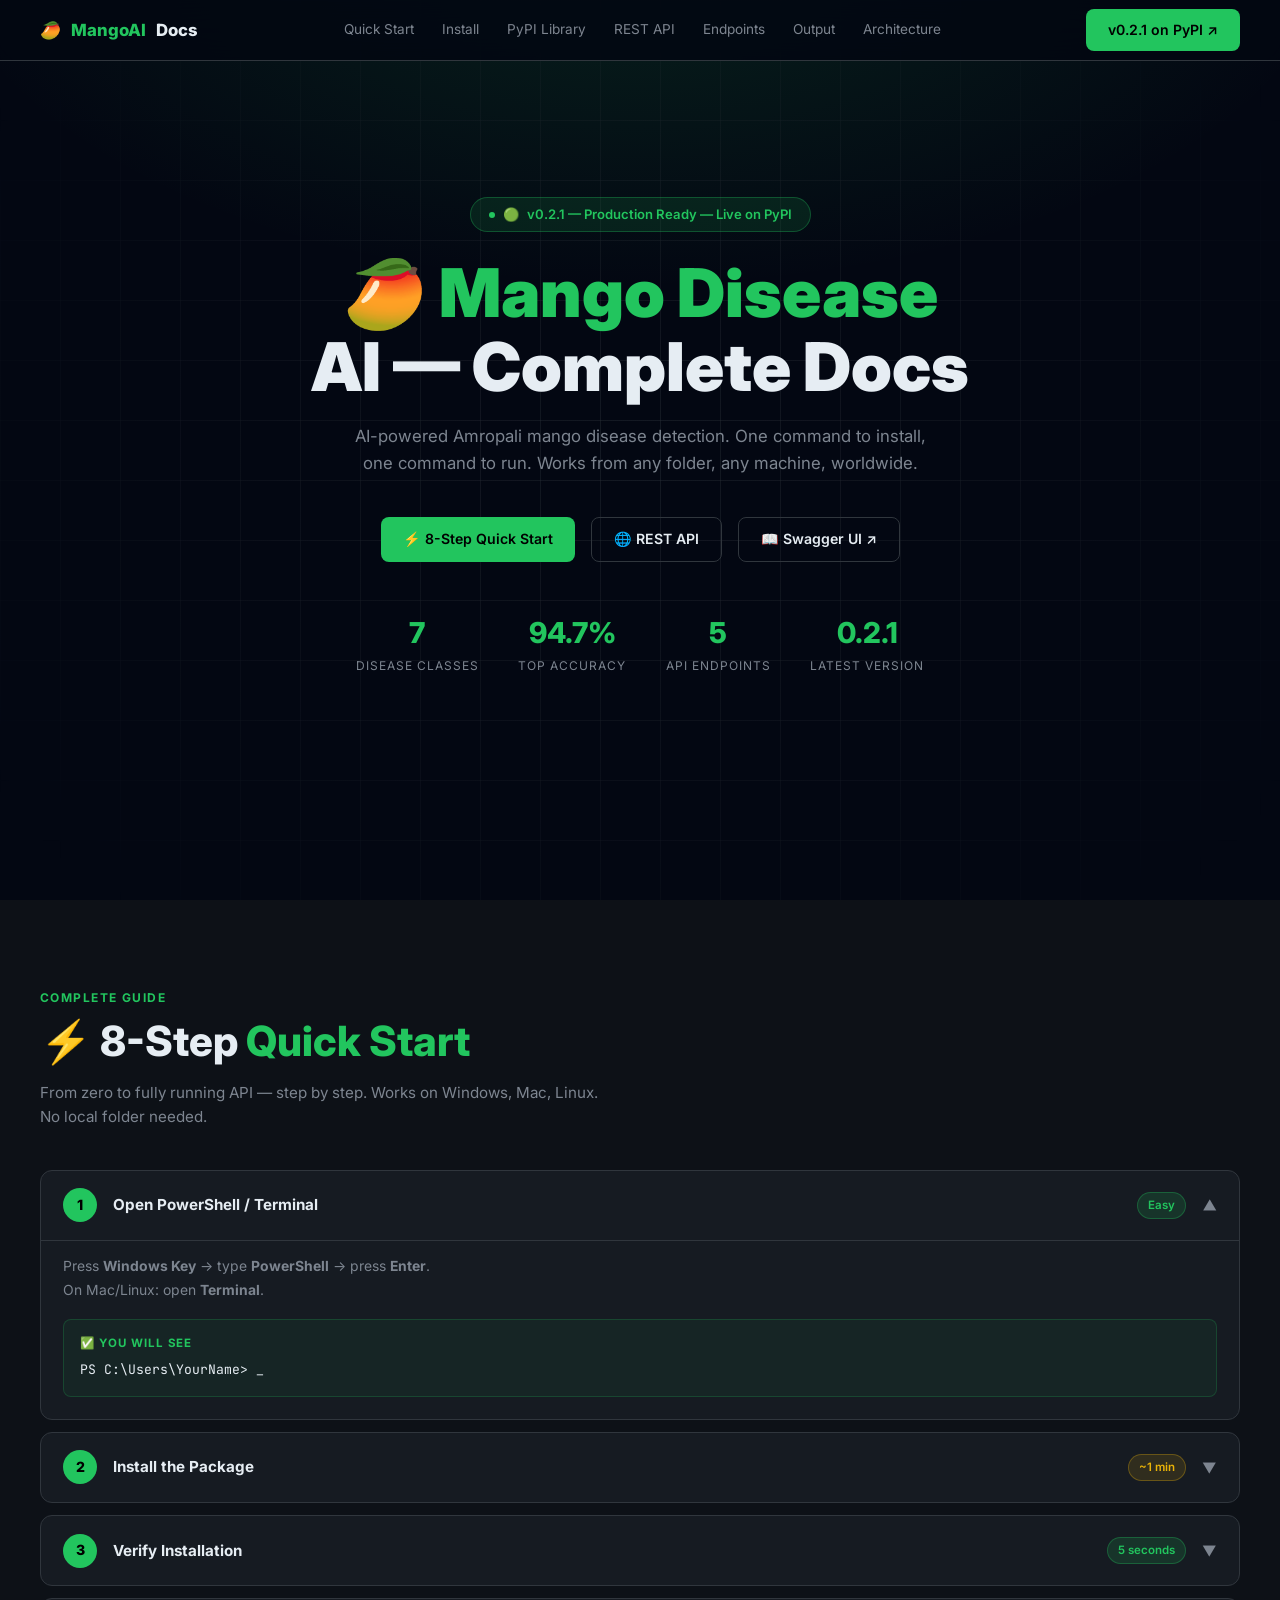
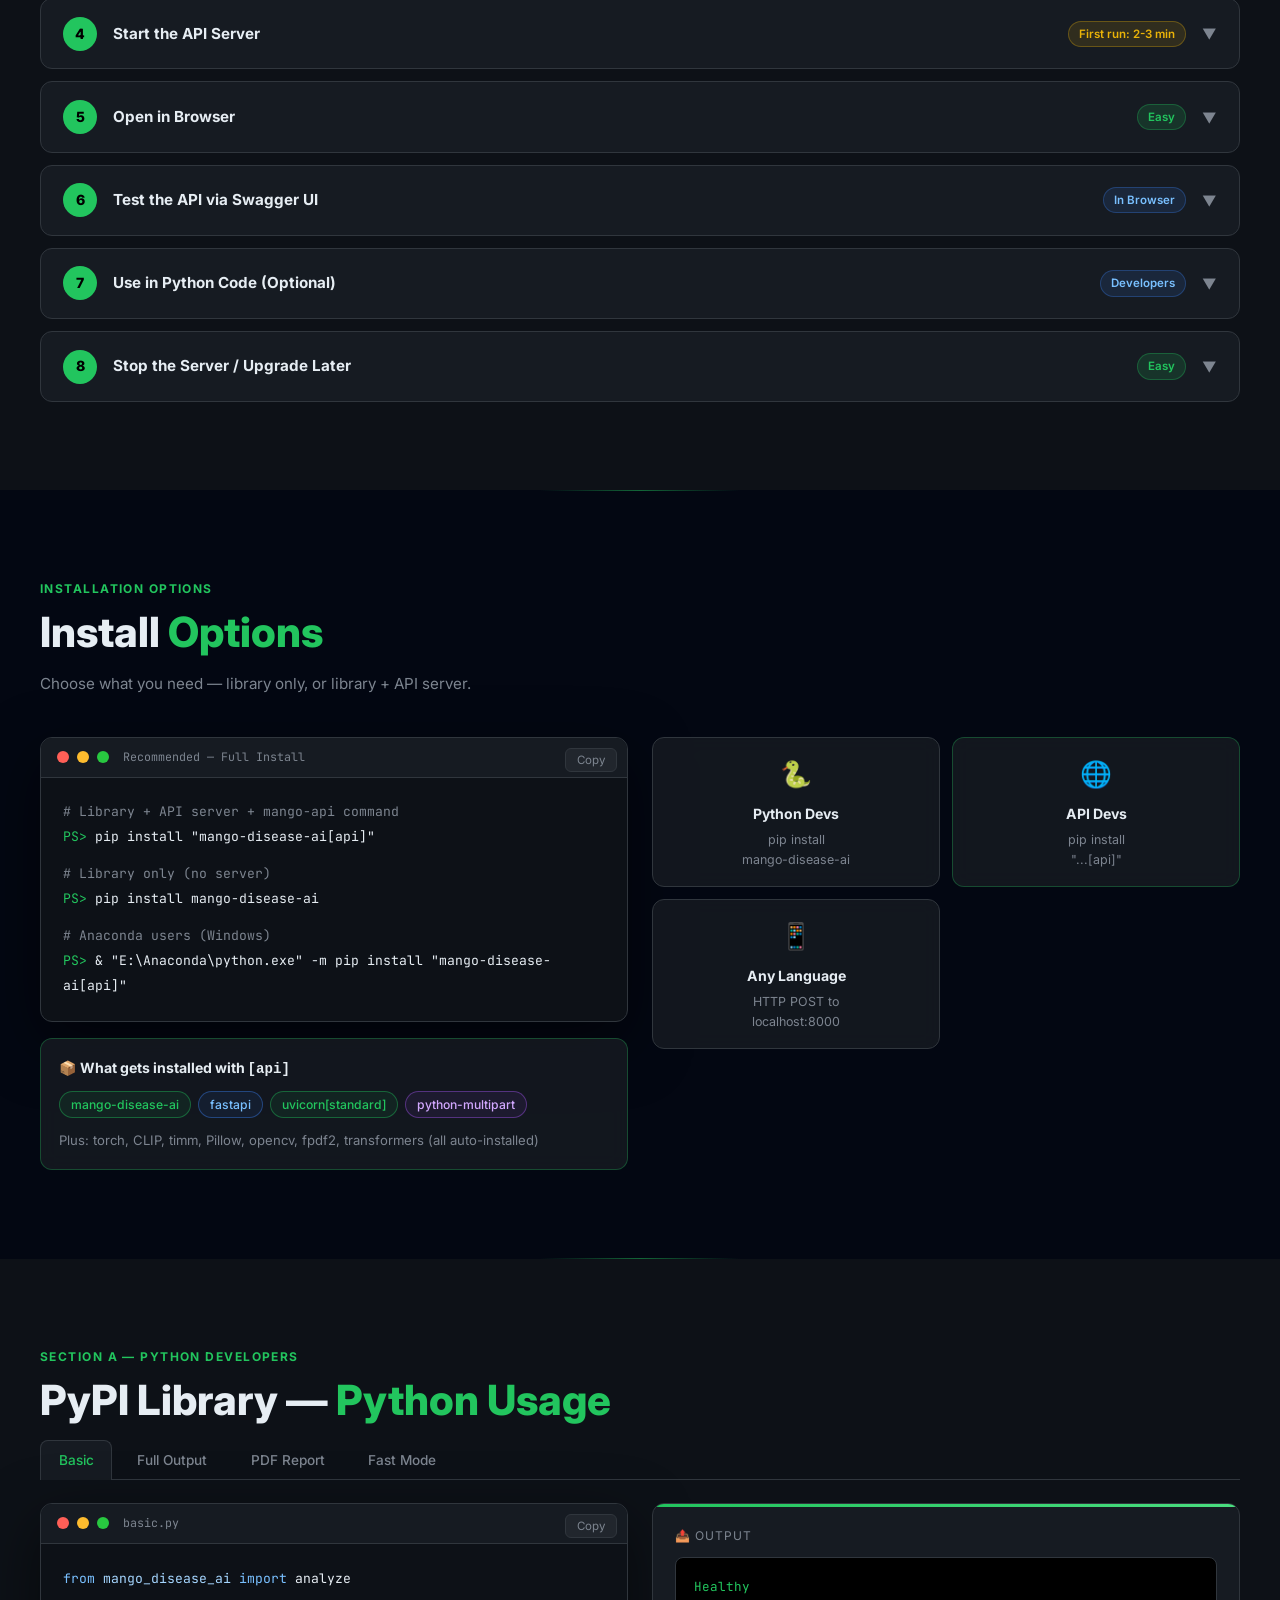
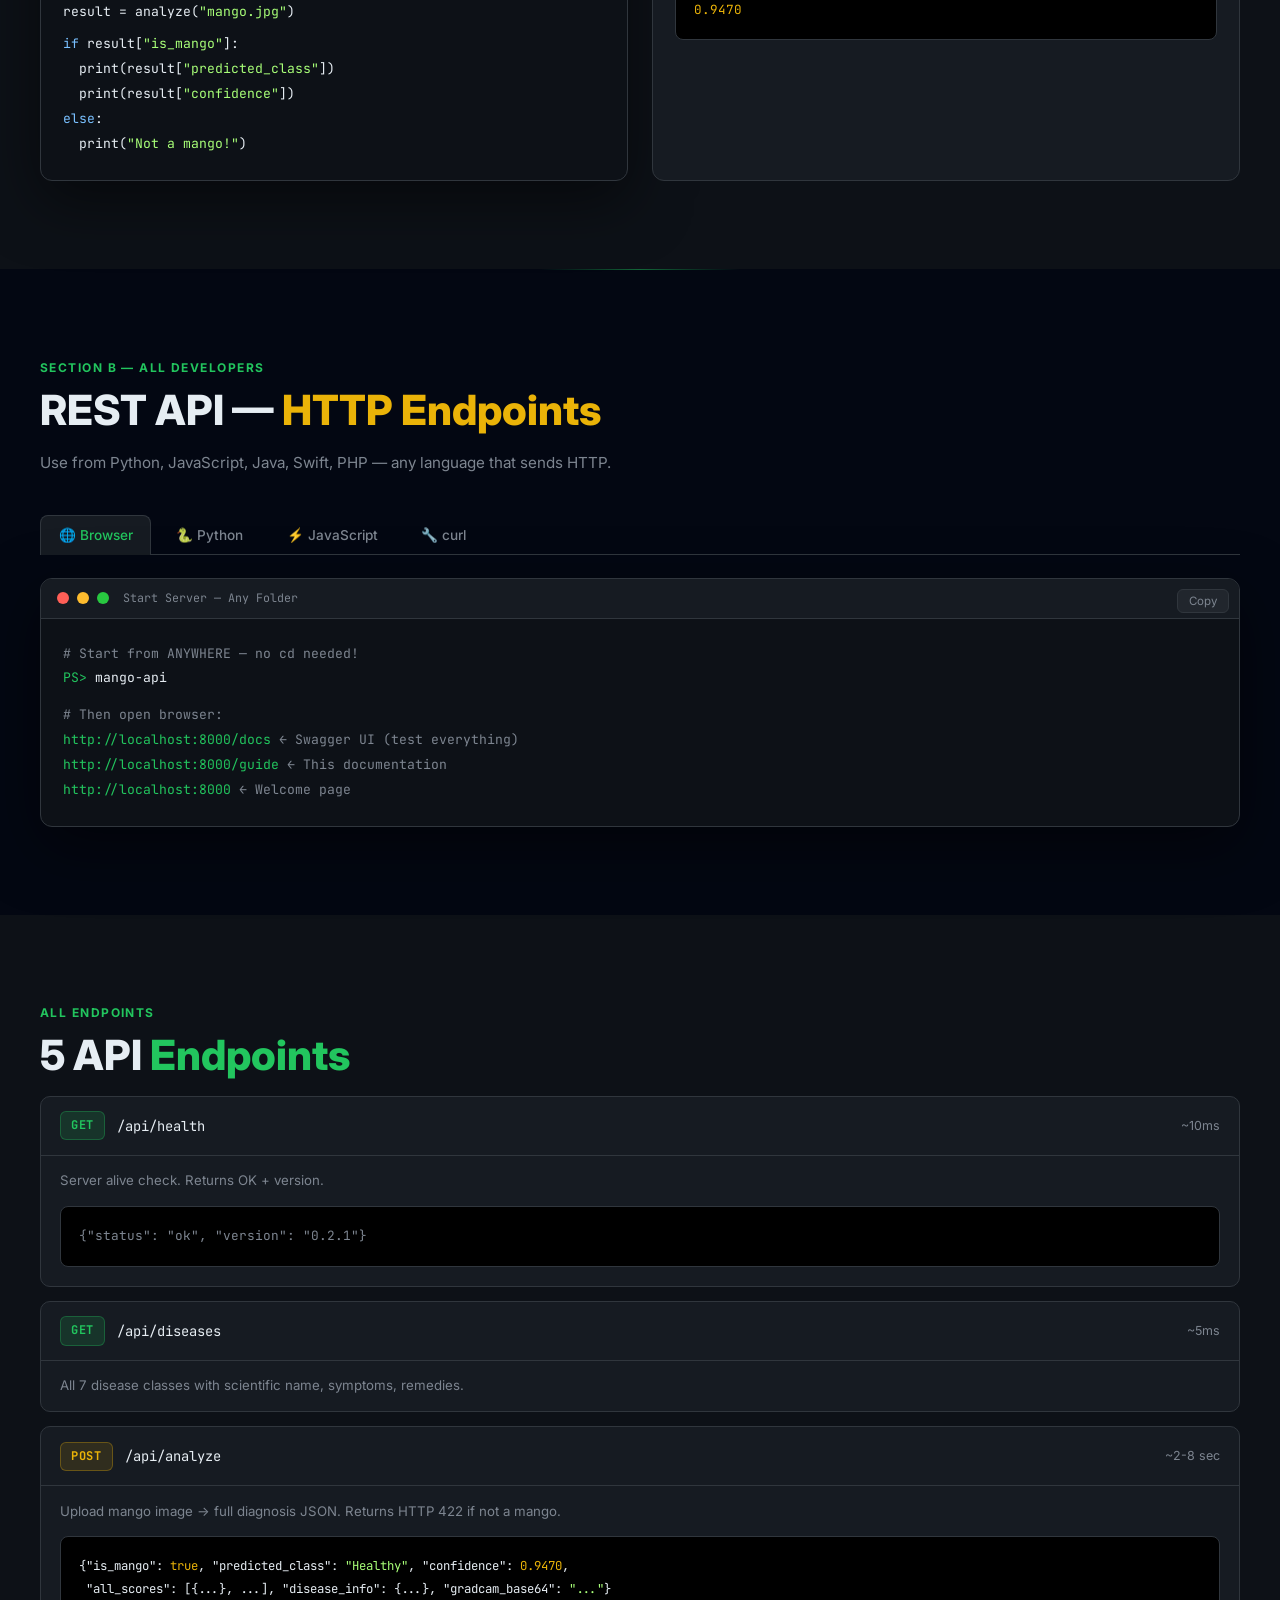
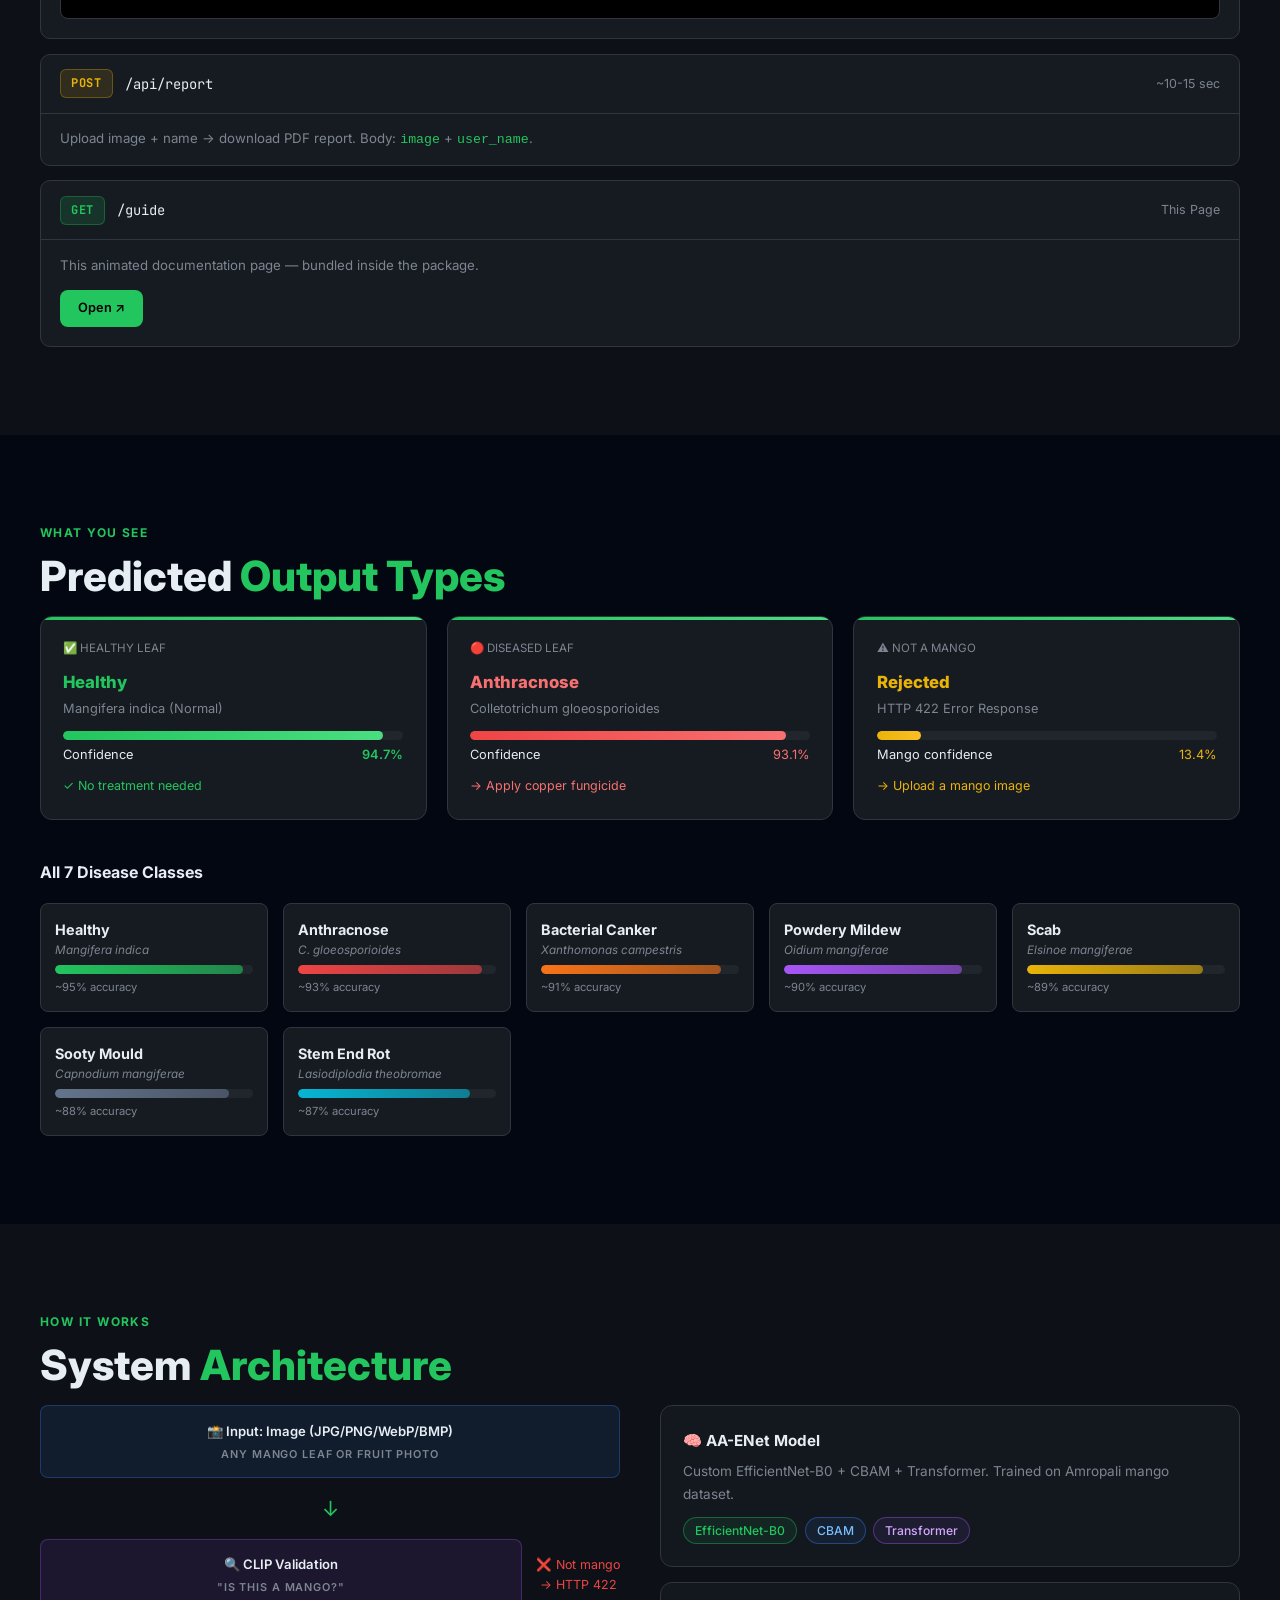
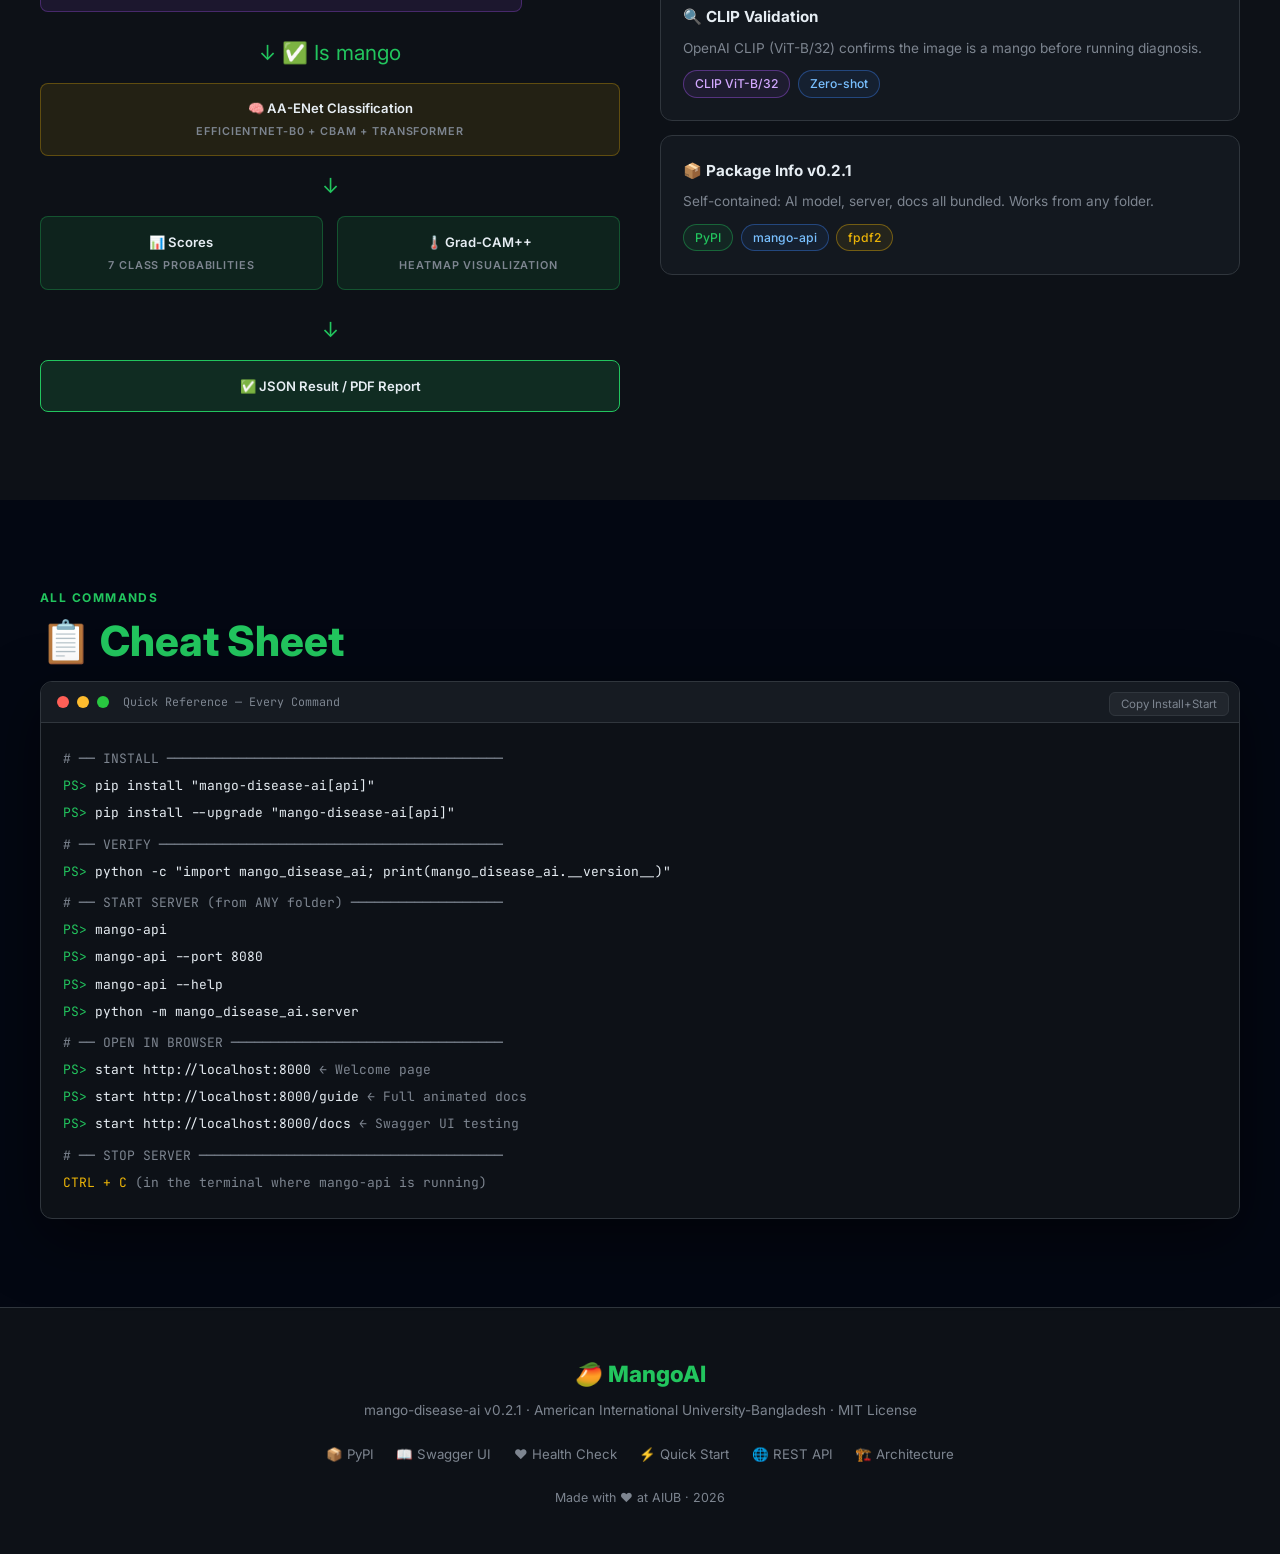
==== commit 2c91503a: "Release 0.2.1: affiliation text reads American International University-Bangladesh - Remove the ICCA" ====
--- a/mango_disease_ai/docs.html
+++ b/mango_disease_ai/docs.html
@@ -3,7 +3,7 @@
 <head>
 <meta charset="UTF-8">
 <meta name="viewport" content="width=device-width, initial-scale=1.0">
-<title>🥭 Mango Disease AI v0.1.3 — Complete Documentation</title>
+<title>🥭 Mango Disease AI v0.2.1 — Complete Documentation</title>
 <link href="https://fonts.googleapis.com/css2?family=Inter:wght@300;400;500;600;700;800;900&family=JetBrains+Mono:wght@400;500;700&display=swap" rel="stylesheet">
 <style>
 :root{
@@ -185,7 +185,7 @@
       <a href="#output">Output</a>
       <a href="#architecture">Architecture</a>
     </div>
-    <a href="https://pypi.org/project/mango-disease-ai/" target="_blank" class="btn btn-green">v0.1.3 on PyPI ↗</a>
+    <a href="https://pypi.org/project/mango-disease-ai/" target="_blank" class="btn btn-green">v0.2.1 on PyPI ↗</a>
   </div>
 </nav>
 
@@ -194,7 +194,7 @@
   <div class="hero-bg"></div>
   <div class="hero-grid"></div>
   <div class="hero-content">
-    <div class="hero-badge">🟢 <span>v0.1.3 — Production Ready — Live on PyPI</span></div>
+    <div class="hero-badge">🟢 <span>v0.2.1 — Production Ready — Live on PyPI</span></div>
     <h1 class="hero-title">🥭 <span class="mango">Mango Disease</span><br>AI — Complete Docs</h1>
     <p class="hero-sub">AI-powered Amropali mango disease detection. One command to install, one command to run. Works from any folder, any machine, worldwide.</p>
     <div class="hero-buttons">
@@ -206,7 +206,7 @@
       <div class="stat"><div class="stat-num">7</div><div class="stat-label">Disease Classes</div></div>
       <div class="stat"><div class="stat-num">94.7%</div><div class="stat-label">Top Accuracy</div></div>
       <div class="stat"><div class="stat-num">5</div><div class="stat-label">API Endpoints</div></div>
-      <div class="stat"><div class="stat-num">0.1.3</div><div class="stat-label">Latest Version</div></div>
+      <div class="stat"><div class="stat-num">0.2.1</div><div class="stat-label">Latest Version</div></div>
     </div>
   </div>
 </section>
@@ -253,7 +253,7 @@
             </div>
             <button class="copy-btn" onclick='copyCode("pip install \"mango-disease-ai[api]\"")'>Copy</button>
           </div>
-          <div class="step-expected"><div class="step-expected-label">✅ You will see at the end</div><div class="step-expected-text"><span class="t-success">Successfully installed mango-disease-ai-0.1.3</span></div></div>
+          <div class="step-expected"><div class="step-expected-label">✅ You will see at the end</div><div class="step-expected-text"><span class="t-success">Successfully installed mango-disease-ai-0.2.1</span></div></div>
         </div></div>
       </div>
 
@@ -276,7 +276,7 @@
             </div>
             <button class="copy-btn" onclick='copyCode("python -c \"import mango_disease_ai; print(mango_disease_ai.__version__)\"")'>Copy</button>
           </div>
-          <div class="step-expected"><div class="step-expected-label">✅ You will see</div><div class="step-expected-text"><span class="t-success">0.1.3</span></div></div>
+          <div class="step-expected"><div class="step-expected-label">✅ You will see</div><div class="step-expected-text"><span class="t-success">0.2.1</span></div></div>
         </div></div>
       </div>
 
@@ -307,7 +307,7 @@
             <div class="step-expected-label">✅ You will see</div>
             <div class="step-expected-text">
               <span class="t-success">============================================================</span><br>
-              <span class="t-success">  🥭  Mango Disease AI -- REST API Server v0.1.3</span><br>
+              <span class="t-success">  🥭  Mango Disease AI -- REST API Server v0.2.1</span><br>
               <span class="t-success">============================================================</span><br>
               <span class="t-success">  Starting on  http://0.0.0.0:8000</span><br>
               <span class="t-success">  Welcome page http://localhost:8000</span><br>
@@ -637,7 +637,7 @@
             <div><span class="t-key">import</span> requests</div>
             <div style="margin-top:.6rem"><span class="t-comment"># Health check</span></div>
             <div>r = requests.get(<span class="t-str">"http://localhost:8000/api/health"</span>)</div>
-            <div>print(r.json())  <span class="t-comment"># {"status":"ok","version":"0.1.3"}</span></div>
+            <div>print(r.json())  <span class="t-comment"># {"status":"ok","version":"0.2.1"}</span></div>
             <div style="margin-top:.6rem"><span class="t-comment"># Analyze image</span></div>
             <div><span class="t-key">with</span> open(<span class="t-str">"mango.jpg"</span>, <span class="t-str">"rb"</span>) <span class="t-key">as</span> f:</div>
             <div>&nbsp;&nbsp;r = requests.post(<span class="t-str">"http://localhost:8000/api/analyze"</span>,</div>
@@ -704,7 +704,7 @@
     <div class="section-label">All Endpoints</div>
     <h2 class="section-title">5 API <span style="color:var(--green)">Endpoints</span></h2>
     <div style="display:flex;flex-direction:column;gap:.9rem">
-      <div class="endpoint-card fade-in"><div class="endpoint-header"><span class="method GET">GET</span><span class="endpoint-path">/api/health</span><span style="margin-left:auto;font-size:.78rem;color:var(--muted)">~10ms</span></div><div class="endpoint-desc">Server alive check. Returns OK + version.</div><div class="endpoint-body"><div class="output-box" style="font-size:.8rem"><span class="t-output">{"status": "ok", "version": "0.1.3"}</span></div></div></div>
+      <div class="endpoint-card fade-in"><div class="endpoint-header"><span class="method GET">GET</span><span class="endpoint-path">/api/health</span><span style="margin-left:auto;font-size:.78rem;color:var(--muted)">~10ms</span></div><div class="endpoint-desc">Server alive check. Returns OK + version.</div><div class="endpoint-body"><div class="output-box" style="font-size:.8rem"><span class="t-output">{"status": "ok", "version": "0.2.1"}</span></div></div></div>
       <div class="endpoint-card fade-in"><div class="endpoint-header"><span class="method GET">GET</span><span class="endpoint-path">/api/diseases</span><span style="margin-left:auto;font-size:.78rem;color:var(--muted)">~5ms</span></div><div class="endpoint-desc">All 7 disease classes with scientific name, symptoms, remedies.</div></div>
       <div class="endpoint-card fade-in"><div class="endpoint-header"><span class="method POST">POST</span><span class="endpoint-path">/api/analyze</span><span style="margin-left:auto;font-size:.78rem;color:var(--muted)">~2-8 sec</span></div><div class="endpoint-desc">Upload mango image → full diagnosis JSON. Returns HTTP 422 if not a mango.</div><div class="endpoint-body"><div class="output-box" style="font-size:.77rem"><div>{"is_mango": <span class="t-num">true</span>, "predicted_class": <span class="t-str">"Healthy"</span>, "confidence": <span class="t-num">0.9470</span>,</div><div>&nbsp;"all_scores": [{...}, ...], "disease_info": {...}, "gradcam_base64": <span class="t-str">"..."</span>}</div></div></div></div>
       <div class="endpoint-card fade-in"><div class="endpoint-header"><span class="method POST">POST</span><span class="endpoint-path">/api/report</span><span style="margin-left:auto;font-size:.78rem;color:var(--muted)">~10-15 sec</span></div><div class="endpoint-desc">Upload image + name → download PDF report. Body: <code style="color:var(--green)">image</code> + <code style="color:var(--green)">user_name</code>.</div></div>
@@ -777,7 +777,7 @@
       <div style="display:flex;flex-direction:column;gap:.9rem">
         <div class="card"><div class="card-title">🧠 AA-ENet Model</div><div class="card-desc">Custom EfficientNet-B0 + CBAM + Transformer. Trained on Amropali mango dataset.</div><div class="tags"><span class="tag green">EfficientNet-B0</span><span class="tag blue">CBAM</span><span class="tag purple">Transformer</span></div></div>
         <div class="card"><div class="card-title">🔍 CLIP Validation</div><div class="card-desc">OpenAI CLIP (ViT-B/32) confirms the image is a mango before running diagnosis.</div><div class="tags"><span class="tag purple">CLIP ViT-B/32</span><span class="tag blue">Zero-shot</span></div></div>
-        <div class="card"><div class="card-title">📦 Package Info v0.1.3</div><div class="card-desc">Self-contained: AI model, server, docs all bundled. Works from any folder.</div><div class="tags"><span class="tag green">PyPI</span><span class="tag blue">mango-api</span><span class="tag yellow">fpdf2</span></div></div>
+        <div class="card"><div class="card-title">📦 Package Info v0.2.1</div><div class="card-desc">Self-contained: AI model, server, docs all bundled. Works from any folder.</div><div class="tags"><span class="tag green">PyPI</span><span class="tag blue">mango-api</span><span class="tag yellow">fpdf2</span></div></div>
       </div>
     </div>
   </div>
@@ -819,7 +819,7 @@
 <footer>
   <div class="footer-inner">
     <div class="footer-logo">🥭 <span>MangoAI</span></div>
-    <div class="footer-desc">mango-disease-ai v0.1.3 · AIUB R&D ICCA Research Group · MIT License</div>
+    <div class="footer-desc">mango-disease-ai v0.2.1 · American International University-Bangladesh · MIT License</div>
     <div class="footer-links">
       <a href="https://pypi.org/project/mango-disease-ai/" target="_blank">📦 PyPI</a>
       <a href="http://localhost:8000/docs" target="_blank">📖 Swagger UI</a>
@@ -828,7 +828,7 @@
       <a href="#api">🌐 REST API</a>
       <a href="#architecture">🏗️ Architecture</a>
     </div>
-    <div class="footer-copy">Made with ❤️ by AIUB R&D ICCA · 2026</div>
+    <div class="footer-copy">Made with ❤️ at AIUB · 2026</div>
   </div>
 </footer>
 
